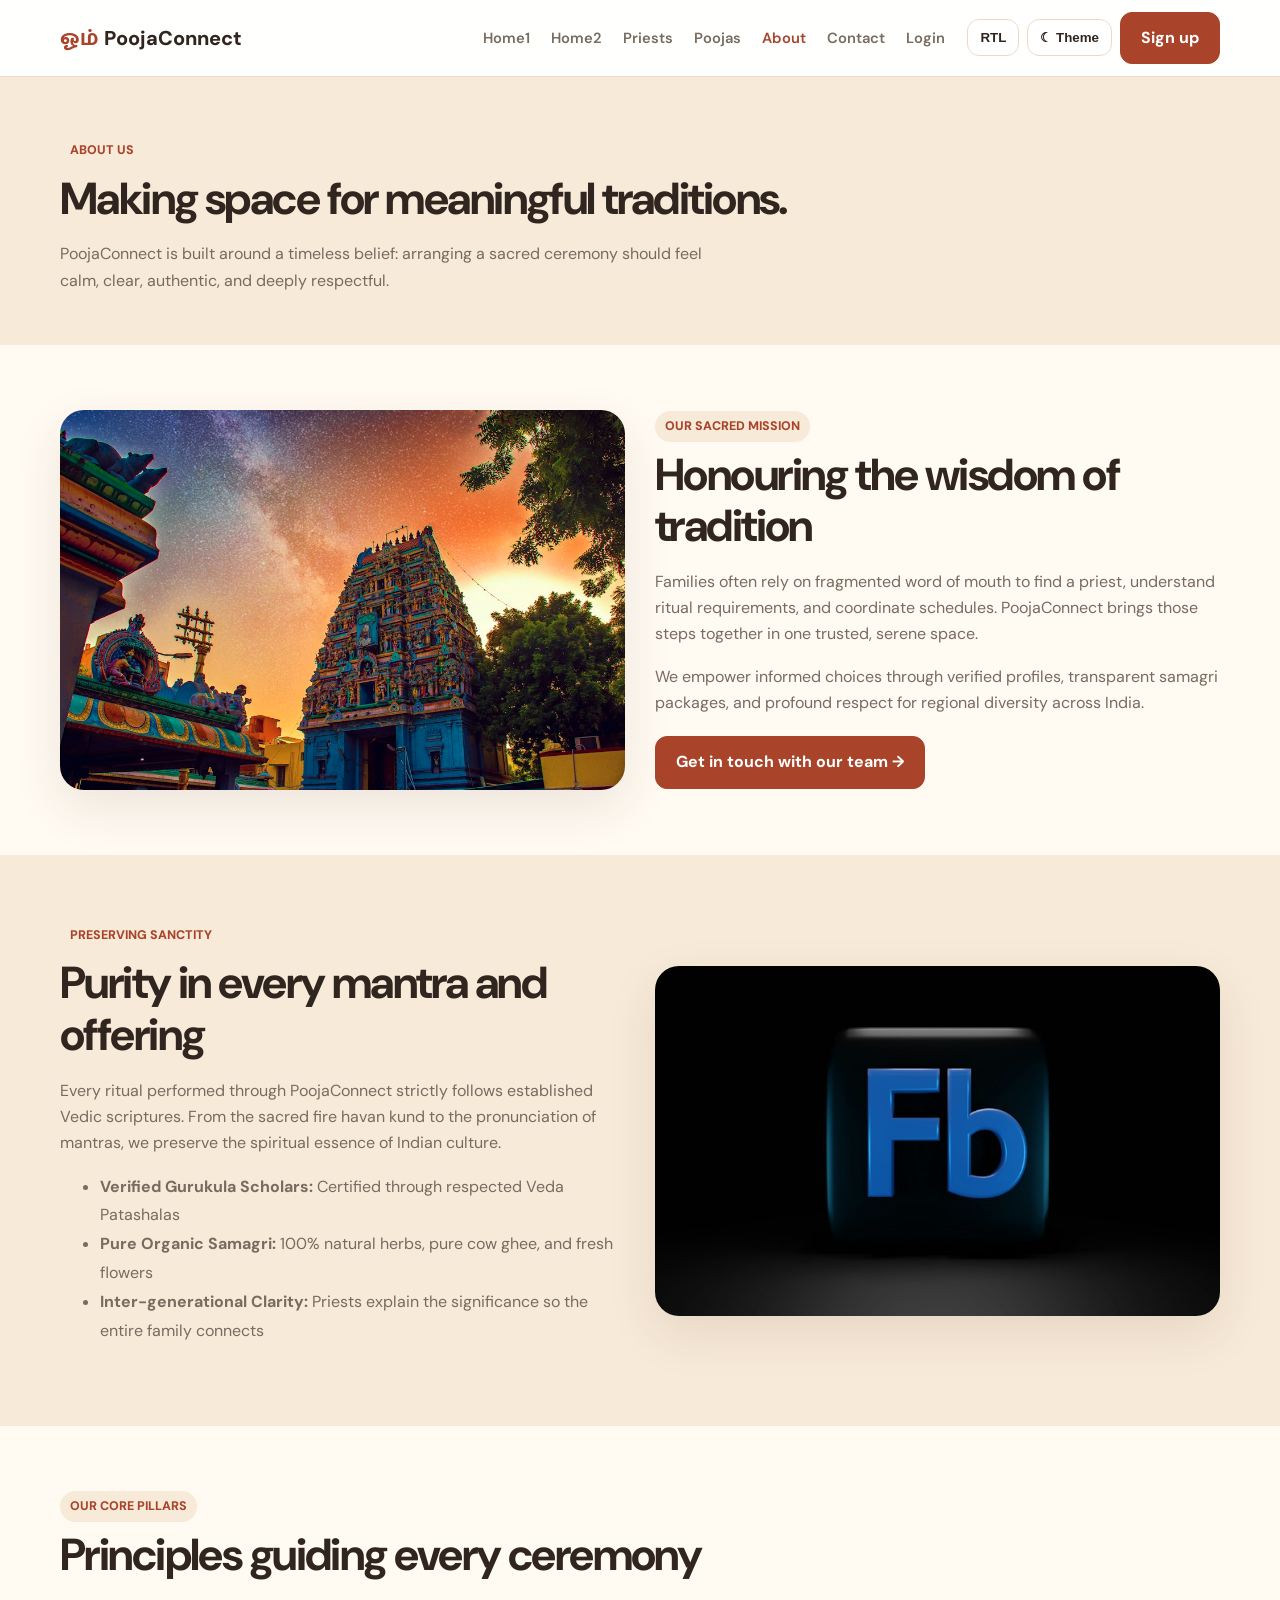
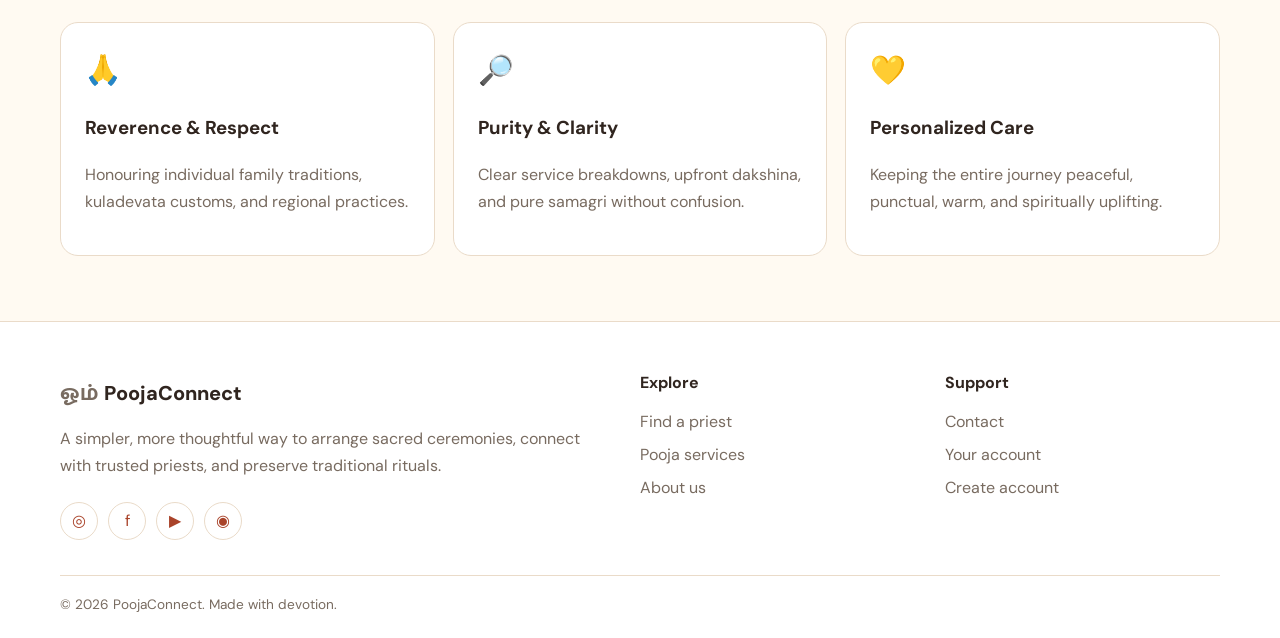
==== about.html @ 4115d6d1 "Initial commit" ====
<!doctype html>
<html lang="en">
<head>
  <meta charset="utf-8">
  <meta name="viewport" content="width=device-width,initial-scale=1">
  <meta name="description" content="Learn more about PoojaConnect's mission to make sacred ceremonies calm, authentic, and accessible.">
  <title>About | PoojaConnect</title>
  <link rel="icon" href="assets/images/brass-diya-close.jpg" type="image/jpeg">
  <link rel="stylesheet" href="css/style.css">
</head>
<body>
  <header class="topbar">
    <div class="container nav">
      <a class="logo" href="index.html">ஓம் <span>PoojaConnect</span></a>
      <nav class="navlinks">
        <a class="" href="index.html">Home1</a>
        <a class="" href="home2.html">Home2</a>
        <a class="" href="priests.html">Priests</a>
        <a class="" href="poojas.html">Poojas</a>
        <a class="active" href="about.html">About</a>
        <a class="" href="contact.html">Contact</a>
        <a href="login.html">Login</a>
      </nav>
      <div class="nav-actions">
        <button class="icon-btn" data-rtl-toggle aria-label="Toggle right to left">RTL</button>
        <button class="icon-btn" data-theme-toggle>☾ Theme</button>
        <a class="btn" href="signup.html">Sign up</a>
        <button class="menu-btn" aria-label="Open menu">☰</button>
      </div>
    </div>
  </header>

  <main>
    <section class="page-hero">
      <div class="container">
        <span class="tag">ABOUT US</span>
        <h1 class="page-title">Making space for meaningful traditions.</h1>
        <p>PoojaConnect is built around a timeless belief: arranging a sacred ceremony should feel calm, clear, authentic, and deeply respectful.</p>
      </div>
    </section>

    <section class="section">
      <div class="container grid-two">
        <img src="assets/images/about-temple.jpg" alt="Majestic historic Indian temple" style="border-radius:24px;box-shadow:var(--shadow);width:100%;height:380px;object-fit:cover">
        <div>
          <span class="tag">OUR SACRED MISSION</span>
          <h2>Honouring the wisdom of tradition</h2>
          <p class="muted">Families often rely on fragmented word of mouth to find a priest, understand ritual requirements, and coordinate schedules. PoojaConnect brings those steps together in one trusted, serene space.</p>
          <p class="muted">We empower informed choices through verified profiles, transparent samagri packages, and profound respect for regional diversity across India.</p>
          <div style="margin-top:20px">
            <a class="btn" href="contact.html">Get in touch with our team →</a>
          </div>
        </div>
      </div>
    </section>

    <!-- NEW SECTION: HERITAGE & RIGOR -->
    <section class="section alt">
      <div class="container grid-two">
        <div>
          <span class="tag">PRESERVING SANCTITY</span>
          <h2>Purity in every mantra and offering</h2>
          <p class="muted">Every ritual performed through PoojaConnect strictly follows established Vedic scriptures. From the sacred fire havan kund to the pronunciation of mantras, we preserve the spiritual essence of Indian culture.</p>
          <ul class="muted" style="line-height:1.8;margin-top:14px">
            <li><strong>Verified Gurukula Scholars:</strong> Certified through respected Veda Patashalas</li>
            <li><strong>Pure Organic Samagri:</strong> 100% natural herbs, pure cow ghee, and fresh flowers</li>
            <li><strong>Inter-generational Clarity:</strong> Priests explain the significance so the entire family connects</li>
          </ul>
        </div>
        <img src="assets/images/ritual-hands.jpg" alt="Vedic priest offering sacred blessings with pure flowers and holy water" style="border-radius:24px;box-shadow:var(--shadow);width:100%;height:350px;object-fit:cover">
      </div>
    </section>

    <section class="section">
      <div class="container">
        <div class="section-head">
          <div>
            <span class="tag">OUR CORE PILLARS</span>
            <h2>Principles guiding every ceremony</h2>
          </div>
        </div>
        <div class="features">
          <div class="feature">
            <div class="symbol">🙏</div>
            <h3>Reverence & Respect</h3>
            <p class="muted">Honouring individual family traditions, kuladevata customs, and regional practices.</p>
          </div>
          <div class="feature">
            <div class="symbol">🔎</div>
            <h3>Purity & Clarity</h3>
            <p class="muted">Clear service breakdowns, upfront dakshina, and pure samagri without confusion.</p>
          </div>
          <div class="feature">
            <div class="symbol">💛</div>
            <h3>Personalized Care</h3>
            <p class="muted">Keeping the entire journey peaceful, punctual, warm, and spiritually uplifting.</p>
          </div>
        </div>
      </div>
    </section>
  </main>

  <footer class="footer">
    <div class="container">
      <div class="footer-grid">
        <div>
          <a class="logo" href="index.html">ஓம் <span>PoojaConnect</span></a>
          <p class="muted">A simpler, more thoughtful way to arrange sacred ceremonies, connect with trusted priests, and preserve traditional rituals.</p>
          <div class="socials">
            <a href="https://instagram.com" aria-label="Instagram">◎</a>
            <a href="https://facebook.com" aria-label="Facebook">f</a>
            <a href="https://youtube.com" aria-label="YouTube">▶</a>
            <a href="https://wa.me/" aria-label="WhatsApp">◉</a>
          </div>
        </div>
        <div>
          <h4>Explore</h4>
          <a href="priests.html">Find a priest</a>
          <a href="poojas.html">Pooja services</a>
          <a href="about.html">About us</a>
        </div>
        <div>
          <h4>Support</h4>
          <a href="contact.html">Contact</a>
          <a href="login.html">Your account</a>
          <a href="signup.html">Create account</a>
        </div>
      </div>
      <div class="copyright">© <span data-year></span> PoojaConnect. Made with devotion.</div>
    </div>
  </footer>

  <script src="js/main.js"></script>
</body>
</html>
---- css/style.css ----
@import url('https://fonts.googleapis.com/css2?family=DM+Sans:wght@400;500;600;700;800&family=Hind+Madurai:wght@400;500;600;700&display=swap');
:root{--bg:#fffaf2;--surface:#fff;--ink:#30251f;--muted:#786b60;--brand:#a9432a;--brand2:#d97735;--soft:#f7ead8;--line:#eadbc9;--shadow:0 18px 50px rgba(93,53,25,.10)}
[data-theme="dark"]{--bg:#171513;--surface:#24201d;--ink:#f8eee3;--muted:#c0afa0;--soft:#352a22;--line:#493b30;--shadow:0 18px 50px rgba(0,0,0,.25)}
*{box-sizing:border-box}html{scroll-behavior:smooth}body{margin:0;background:var(--bg);color:var(--ink);font-family:'DM Sans','Hind Madurai',sans-serif;line-height:1.65;transition:.25s}a{color:inherit;text-decoration:none}img{max-width:100%;display:block}.container{width:min(1160px,92%);margin:auto}.topbar{position:sticky;top:0;z-index:20;background:color-mix(in srgb,var(--surface) 92%,transparent);backdrop-filter:blur(14px);border-bottom:1px solid var(--line)}.nav{height:76px;display:flex;align-items:center;gap:22px}.logo{font-weight:800;font-size:1.25rem;color:var(--brand);white-space:nowrap}.logo span{color:var(--ink)}.navlinks{display:flex;align-items:center;gap:21px;margin-left:auto}.navlinks a{font-size:.92rem;color:var(--muted);font-weight:600}.navlinks a:hover,.navlinks a.active{color:var(--brand)}.nav-actions{display:flex;gap:8px;align-items:center}.icon-btn,.menu-btn{border:1px solid var(--line);background:var(--surface);color:var(--ink);border-radius:12px;padding:10px 12px;cursor:pointer;font-weight:700}.menu-btn{display:none}.btn{display:inline-flex;align-items:center;justify-content:center;gap:8px;padding:12px 20px;border-radius:12px;background:var(--brand);color:white;font-weight:700;border:1px solid var(--brand);cursor:pointer;transition:.2s}.btn:hover{transform:translateY(-2px);background:#89351f}.btn.secondary{background:transparent;color:var(--brand)}.btn.light{background:var(--soft);color:var(--brand);border-color:var(--soft)}.hero{padding:64px 0 58px}.hero-grid{display:grid;grid-template-columns:1.02fr .98fr;gap:52px;align-items:center}.eyebrow{display:inline-flex;align-items:center;gap:8px;color:var(--brand);background:var(--soft);padding:7px 13px;border-radius:30px;font-size:.82rem;font-weight:800}.hero h1{font-size:clamp(2.6rem,5vw,4.7rem);line-height:1.08;letter-spacing:-.045em;margin:20px 0}.hero h1 em{font-style:normal;color:var(--brand)}.lead{font-size:1.1rem;color:var(--muted);max-width:570px}.hero-art{position:relative}.hero-art img{width:100%;height:420px;object-fit:cover;border-radius:28px;box-shadow:var(--shadow)}.float-card{position:absolute;bottom:22px;left:-25px;background:var(--surface);border:1px solid var(--line);box-shadow:var(--shadow);border-radius:16px;padding:15px 20px}.float-card strong{display:block;color:var(--brand);font-size:1.2rem}.section{padding:65px 0}.section.alt{background:var(--soft)}.section-head{display:flex;justify-content:space-between;align-items:end;gap:20px;margin-bottom:28px}.section h2,.page-title{font-size:clamp(2rem,3.5vw,3rem);line-height:1.15;margin:8px 0 12px;letter-spacing:-.035em}.muted{color:var(--muted)}.cards{display:grid;grid-template-columns:repeat(3,1fr);gap:20px}.card{background:var(--surface);border:1px solid var(--line);border-radius:20px;overflow:hidden;box-shadow:var(--shadow)}.card img{width:100%;height:205px;object-fit:cover}.card-body{padding:22px}.card h3{margin:0 0 7px;font-size:1.2rem}.tag{font-size:.78rem;color:var(--brand);font-weight:800;background:var(--soft);padding:5px 10px;border-radius:20px;display:inline-block}.price{font-size:1.2rem;font-weight:800;color:var(--brand)}.features{display:grid;grid-template-columns:repeat(3,1fr);gap:18px}.feature{padding:24px;background:var(--surface);border:1px solid var(--line);border-radius:18px}.feature .symbol{font-size:1.8rem}.cta{background:linear-gradient(120deg,#8f321f,#c45a2b);color:#fff;border-radius:26px;padding:42px;display:flex;justify-content:space-between;align-items:center;gap:20px}.cta p{color:#f8ddc9;margin-bottom:0}.page-hero{padding:58px 0 35px;background:var(--soft)}.page-hero p{max-width:650px;color:var(--muted)}.grid-two{display:grid;grid-template-columns:1fr 1fr;gap:30px;align-items:center}.form-card{background:var(--surface);border:1px solid var(--line);padding:28px;border-radius:20px;box-shadow:var(--shadow)}label{display:block;font-weight:700;font-size:.9rem;margin:13px 0 6px}input,select,textarea{width:100%;padding:13px 14px;border-radius:11px;border:1px solid var(--line);background:var(--bg);color:var(--ink);font:inherit;outline:none}input:focus,select:focus,textarea:focus{border-color:var(--brand);box-shadow:0 0 0 3px color-mix(in srgb,var(--brand) 14%,transparent)}textarea{min-height:120px;resize:vertical}.form-row{display:grid;grid-template-columns:1fr 1fr;gap:14px}.notice{padding:13px 15px;border-radius:12px;background:var(--soft);color:var(--muted);font-size:.9rem}.footer{padding:48px 0 22px;background:var(--surface);border-top:1px solid var(--line)}.footer-grid{display:grid;grid-template-columns:2fr 1fr 1fr;gap:30px}.footer h4{margin:0 0 12px}.footer a{display:block;color:var(--muted);margin:7px 0}.socials{display:flex;gap:10px;margin-top:15px}.socials a{width:38px;height:38px;border:1px solid var(--line);border-radius:50%;display:grid;place-items:center;color:var(--brand)}.copyright{border-top:1px solid var(--line);margin-top:28px;padding-top:18px;color:var(--muted);font-size:.85rem}.map{width:100%;height:340px;border:0;border-radius:18px;filter:saturate(.8)}.auth-wrap{min-height:calc(100vh - 76px);display:grid;place-items:center;padding:45px 18px}.auth-card{width:min(460px,100%);background:var(--surface);border:1px solid var(--line);box-shadow:var(--shadow);border-radius:24px;padding:34px}.auth-card h1{text-align:center;margin:0 0 8px}.auth-card .muted{text-align:center;margin:0 0 22px}.auth-card .btn{width:100%;margin-top:20px}.auth-links{text-align:center;margin-top:18px;color:var(--muted);font-size:.92rem}.auth-links a{color:var(--brand);font-weight:800}.password-wrap{position:relative}.password-wrap input{padding-right:55px}.show-pass{position:absolute;right:8px;top:8px;border:0;background:transparent;color:var(--brand);padding:7px;cursor:pointer;font-weight:700}.rtl{direction:rtl}.rtl .navlinks{margin-left:0;margin-right:auto}.rtl .float-card{left:auto;right:-25px}.rtl .password-wrap input{padding-right:14px;padding-left:55px}.rtl .show-pass{right:auto;left:8px}.rtl .navlinks a,.rtl .logo{font-family:'Hind Madurai',sans-serif}
@media(max-width:900px){.navlinks{display:none;position:absolute;top:76px;left:0;right:0;background:var(--surface);padding:20px 4%;border-bottom:1px solid var(--line);flex-direction:column;align-items:flex-start}.navlinks.open{display:flex}.menu-btn{display:block}.hero-grid,.grid-two{grid-template-columns:1fr}.hero-art img{height:340px}.cards,.features{grid-template-columns:repeat(2,1fr)}.float-card{left:12px}.rtl .float-card{right:12px}.footer-grid{grid-template-columns:1fr 1fr}}
@media(max-width:600px){.nav{gap:8px;height:68px}.navlinks{top:68px}.logo{font-size:1.05rem}.nav-actions{margin-left:auto}.icon-btn{padding:9px}.hero{padding:40px 0}.hero-art img{height:270px}.cards,.features,.footer-grid,.form-row{grid-template-columns:1fr}.section{padding:48px 0}.section-head{display:block}.cta{padding:28px;display:block}.cta .btn{margin-top:18px}.auth-card{padding:25px}.page-hero{padding:42px 0 25px}}

/* Enhanced Visual Components for Realistic Images & New Sections */
.stats-strip{display:grid;grid-template-columns:repeat(4,1fr);gap:20px;padding:34px 28px;background:var(--surface);border:1px solid var(--line);border-radius:22px;box-shadow:var(--shadow);margin-top:-30px;position:relative;z-index:10}
.stat-item{text-align:center}
.stat-num{font-size:2.2rem;font-weight:800;color:var(--brand);line-height:1.1;display:block}
.stat-label{font-size:.88rem;color:var(--muted);font-weight:600}

.gallery-grid{display:grid;grid-template-columns:repeat(3,1fr);gap:22px}
.gallery-card{position:relative;border-radius:20px;overflow:hidden;box-shadow:var(--shadow);aspect-ratio:4/3;group:hover}
.gallery-card img{width:100%;height:100%;object-fit:cover;transition:transform .4s ease}
.gallery-card:hover img{transform:scale(1.05)}
.gallery-overlay{position:absolute;inset:0;background:linear-gradient(to top,rgba(25,18,14,.92) 0%,rgba(25,18,14,.4) 50%,transparent 100%);display:flex;flex-direction:column;justify-content:flex-end;padding:22px;color:#fff}
.gallery-overlay h3{margin:4px 0 2px;font-size:1.25rem;color:#fff}
.gallery-overlay p{margin:0;font-size:.88rem;color:#f5ddcb}
.gallery-overlay .tag{align-self:flex-start;margin-bottom:6px;background:rgba(255,255,255,.2);color:#fff;backdrop-filter:blur(6px)}

.steps-grid{display:grid;grid-template-columns:repeat(4,1fr);gap:20px}
.step-card{background:var(--surface);border:1px solid var(--line);border-radius:20px;overflow:hidden;box-shadow:var(--shadow);display:flex;flex-direction:column}
.step-card img{width:100%;height:160px;object-fit:cover}
.step-body{padding:20px;flex:1;display:flex;flex-direction:column}
.step-num{display:inline-flex;align-items:center;justify-content:center;width:32px;height:32px;border-radius:50%;background:var(--brand);color:#fff;font-weight:800;font-size:.9rem;margin-bottom:12px}
.step-card h3{margin:0 0 6px;font-size:1.1rem}
.step-card p{margin:0;font-size:.88rem}

.priest-grid{display:grid;grid-template-columns:repeat(3,1fr);gap:22px}
.priest-card{background:var(--surface);border:1px solid var(--line);border-radius:22px;overflow:hidden;box-shadow:var(--shadow);transition:transform .25s ease}
.priest-card:hover{transform:translateY(-4px)}
.priest-thumb-wrap{position:relative}
.priest-thumb-wrap img{width:100%;height:250px;object-fit:cover}
.priest-badge{position:absolute;top:14px;right:14px;background:rgba(25,18,14,.78);backdrop-filter:blur(6px);color:#ffd166;padding:4px 10px;border-radius:20px;font-size:.8rem;font-weight:700}
.priest-body{padding:22px}
.priest-body h3{margin:4px 0 2px;font-size:1.25rem}
.priest-meta{display:flex;gap:8px;flex-wrap:wrap;margin:10px 0 14px}
.meta-chip{font-size:.78rem;background:var(--soft);color:var(--brand);padding:3px 9px;border-radius:8px;font-weight:600}
.priest-footer{display:flex;justify-content:space-between;align-items:center;margin-top:16px;padding-top:14px;border-top:1px solid var(--line)}

.samagri-banner{background:var(--surface);border:1px solid var(--line);border-radius:26px;overflow:hidden;box-shadow:var(--shadow);display:grid;grid-template-columns:1.05fr .95fr}
.samagri-banner img{width:100%;height:100%;min-height:360px;object-fit:cover}
.samagri-content{padding:42px}
.check-list{list-style:none;padding:0;margin:18px 0}
.check-list li{display:flex;align-items:flex-start;gap:10px;margin-bottom:12px;font-size:.95rem}
.check-list li span.check-icon{color:var(--brand);font-weight:800;font-size:1.1rem;line-height:1.2}

.testimonials-grid{display:grid;grid-template-columns:repeat(3,1fr);gap:22px}
.testimonial-card{background:var(--surface);border:1px solid var(--line);border-radius:20px;padding:26px;box-shadow:var(--shadow);display:flex;flex-direction:column;justify-content:space-between}
.stars{color:#f59e0b;font-size:1.1rem;margin-bottom:12px;letter-spacing:2px}
.testimonial-card blockquote{margin:0 0 18px;font-style:italic;color:var(--ink);font-size:.95rem;line-height:1.6}
.devotee-profile{display:flex;align-items:center;gap:14px}
.devotee-avatar{width:48px;height:48px;border-radius:50%;object-fit:cover;border:2px solid var(--soft)}
.devotee-name{font-weight:700;font-size:.92rem;color:var(--ink)}
.devotee-ceremony{font-size:.78rem;color:var(--muted)}

.faq-grid{display:grid;grid-template-columns:1fr 1fr;gap:18px}
.faq-card{background:var(--surface);border:1px solid var(--line);border-radius:16px;padding:22px}
.faq-card h4{margin:0 0 8px;font-size:1.05rem;color:var(--ink);display:flex;align-items:center;gap:8px}
.faq-card p{margin:0;font-size:.9rem;color:var(--muted);line-height:1.55}

.festival-grid{display:grid;grid-template-columns:repeat(3,1fr);gap:22px}
.festival-card{background:var(--surface);border:1px solid var(--line);border-radius:20px;overflow:hidden;box-shadow:var(--shadow);transition:transform .2s}
.festival-card:hover{transform:translateY(-3px)}
.festival-card img{width:100%;height:190px;object-fit:cover}
.festival-body{padding:22px}
.festival-date{font-size:.8rem;color:var(--brand2);font-weight:800;text-transform:uppercase;margin-bottom:6px;display:block}

@media(max-width:900px){
  .stats-strip{grid-template-columns:repeat(2,1fr);gap:16px}
  .gallery-grid,.priest-grid,.steps-grid,.testimonials-grid,.festival-grid{grid-template-columns:repeat(2,1fr)}
  .samagri-banner{grid-template-columns:1fr}
  .samagri-content{padding:26px}
  .faq-grid{grid-template-columns:1fr}
}
@media(max-width:600px){
  .stats-strip{grid-template-columns:1fr}
  .gallery-grid,.priest-grid,.steps-grid,.testimonials-grid,.festival-grid{grid-template-columns:1fr}
}
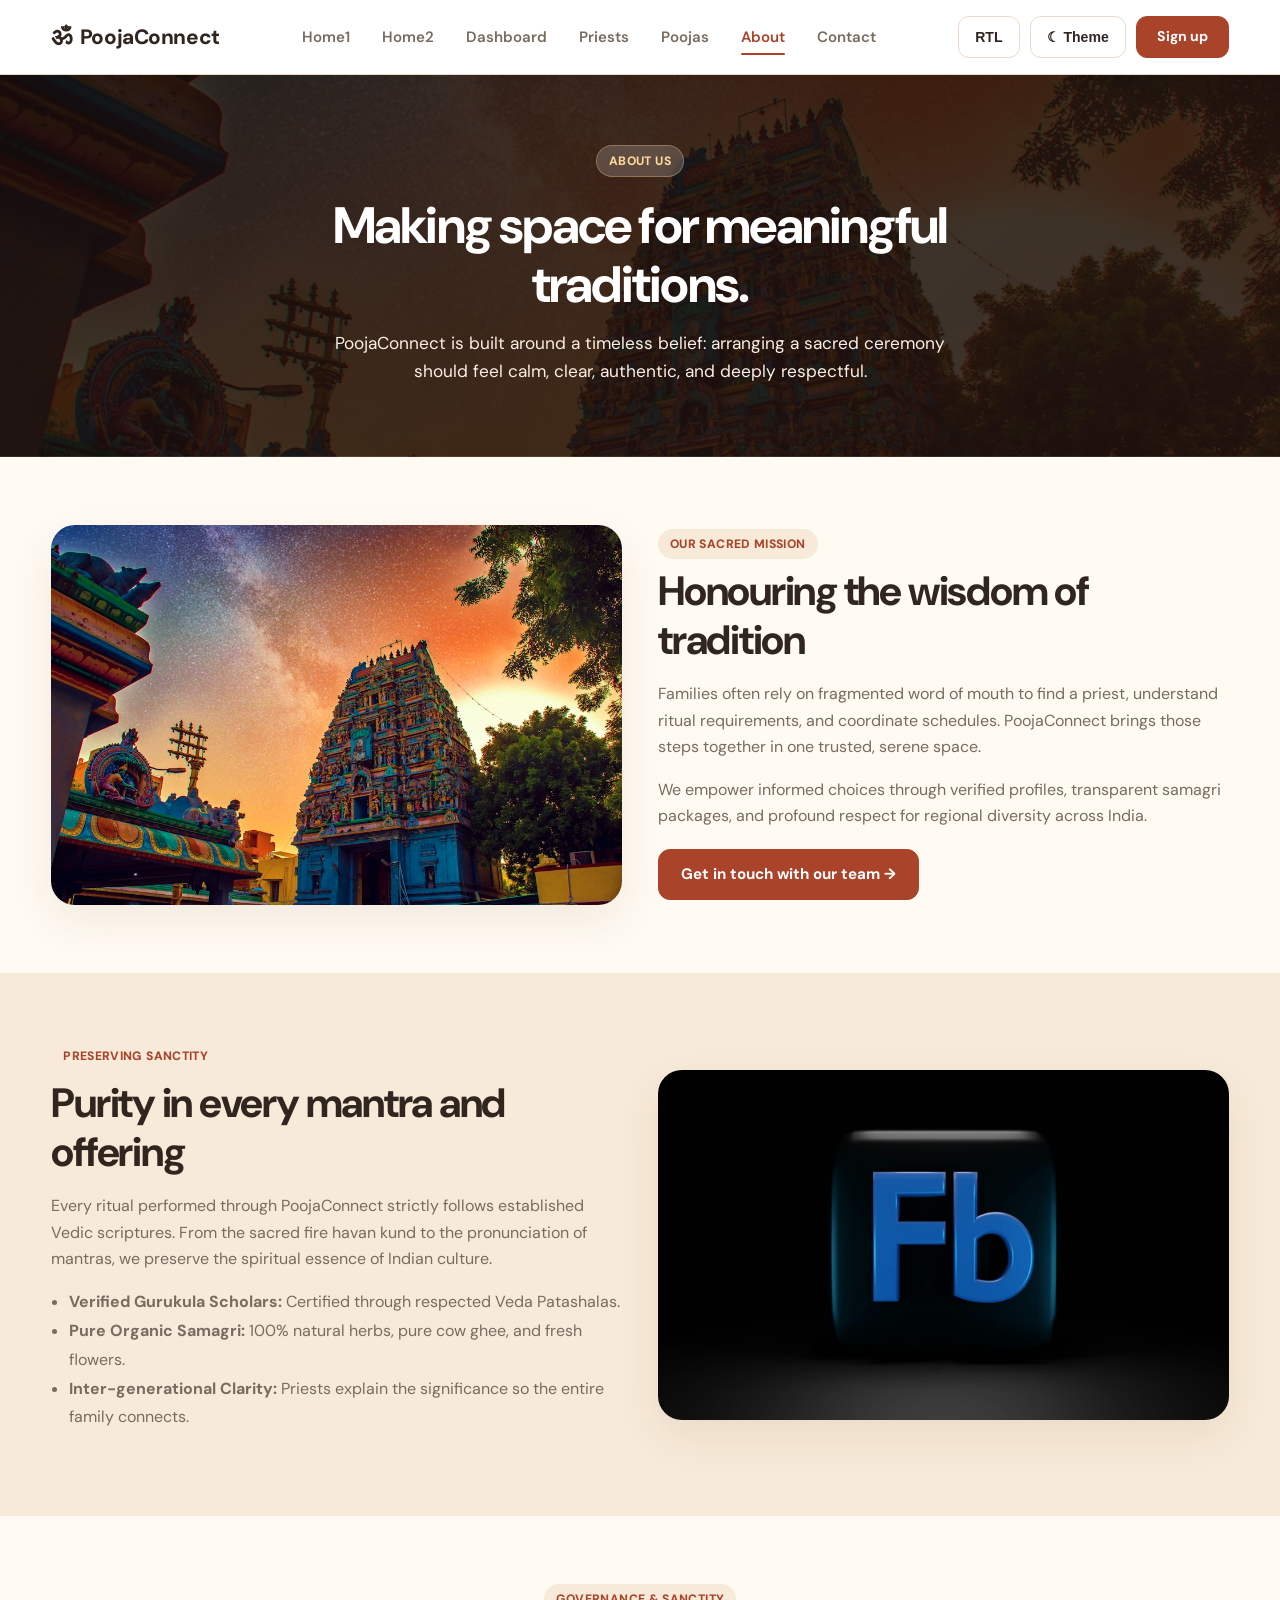
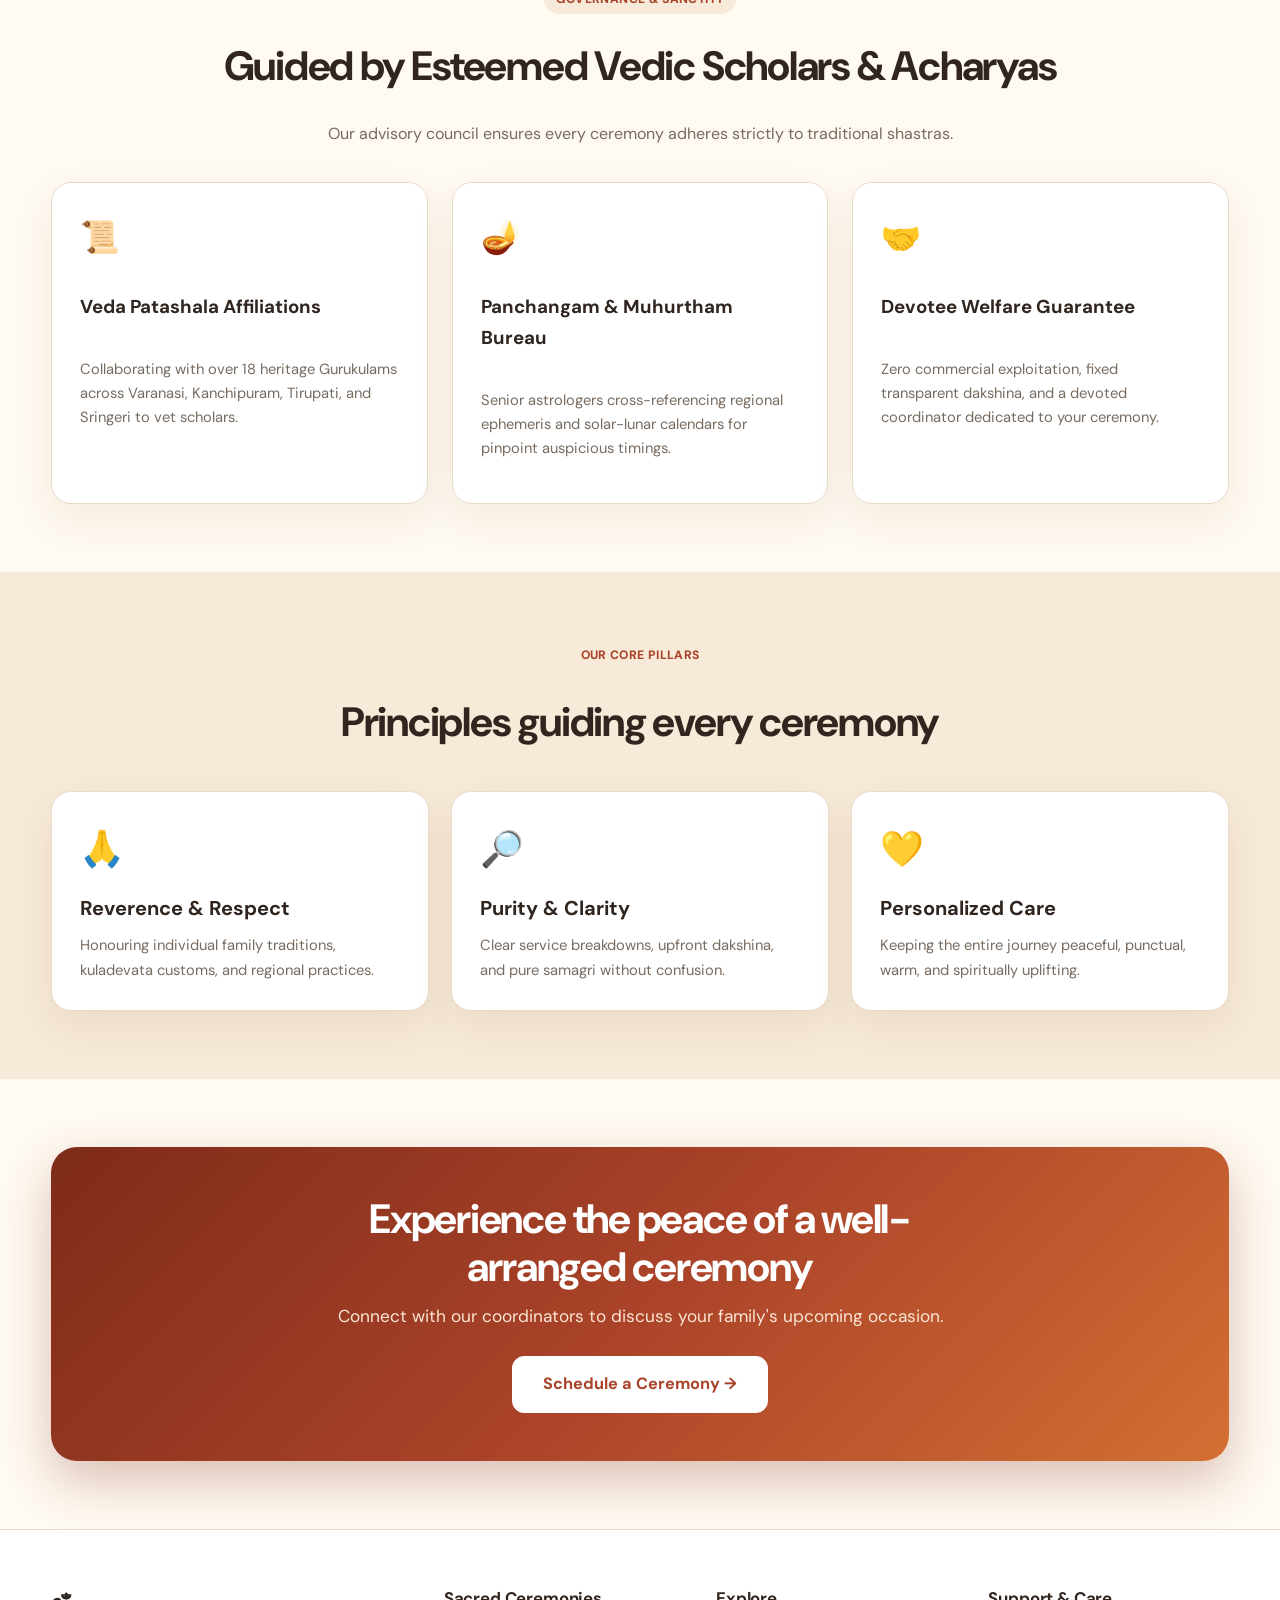
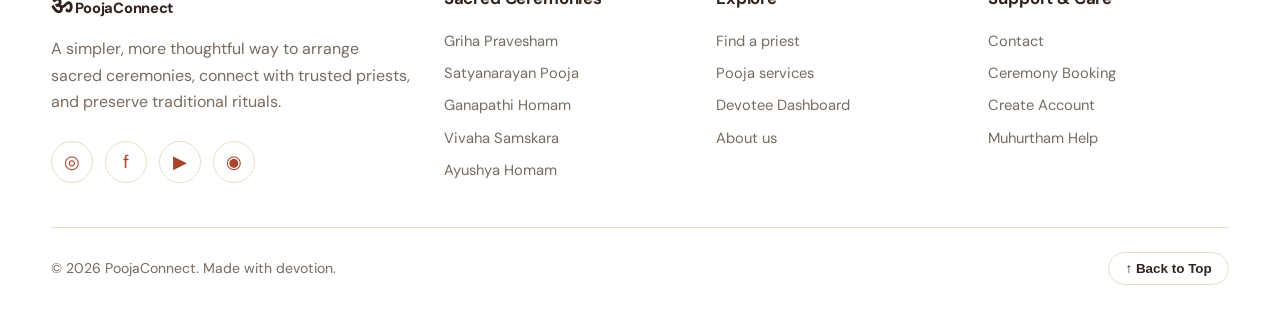
==== commit 06d33f2d: "Implement all 26 requested UI/UX fixes, dashboard page, brand logo, and responsive styling" ====
--- a/about.html
+++ b/about.html
@@ -5,32 +5,52 @@
   <meta name="viewport" content="width=device-width,initial-scale=1">
   <meta name="description" content="Learn more about PoojaConnect's mission to make sacred ceremonies calm, authentic, and accessible.">
   <title>About | PoojaConnect</title>
-  <link rel="icon" href="assets/images/brass-diya-close.jpg" type="image/jpeg">
+  <!-- Dedicated Sacred Diya Favicon (Point 1) -->
+  <link rel="icon" href="assets/favicon.svg" type="image/svg+xml">
   <link rel="stylesheet" href="css/style.css">
 </head>
 <body>
+  <!-- HEADER & TOPBAR (Points 2, 3, 18, 19) -->
   <header class="topbar">
     <div class="container nav">
-      <a class="logo" href="index.html">ஓம் <span>PoojaConnect</span></a>
+      <a class="logo" href="index.html">
+        <span class="logo-mark">ॐ</span>
+        <span>PoojaConnect</span>
+      </a>
+
+      <!-- Centered Navigation Links (Point 3) - Removed Login (Point 19) -->
       <nav class="navlinks">
-        <a class="" href="index.html">Home1</a>
-        <a class="" href="home2.html">Home2</a>
-        <a class="" href="priests.html">Priests</a>
-        <a class="" href="poojas.html">Poojas</a>
+        <a href="index.html">Home1</a>
+        <a href="home2.html">Home2</a>
+        <a href="dashboard.html">Dashboard</a>
+        <a href="priests.html">Priests</a>
+        <a href="poojas.html">Poojas</a>
         <a class="active" href="about.html">About</a>
-        <a class="" href="contact.html">Contact</a>
-        <a href="login.html">Login</a>
+        <a href="contact.html">Contact</a>
+
+        <!-- Mobile Drawer Actions (Point 18) -->
+        <div class="mobile-nav-actions">
+          <div class="mobile-nav-actions-row">
+            <button class="icon-btn" data-rtl-toggle aria-label="Toggle right to left">RTL</button>
+            <button class="icon-btn" data-theme-toggle>☾ Theme</button>
+          </div>
+          <a class="btn-nav-primary" href="signup.html">Sign up</a>
+        </div>
       </nav>
+
+      <!-- Desktop Nav Actions (Equal Height 42px) -->
       <div class="nav-actions">
         <button class="icon-btn" data-rtl-toggle aria-label="Toggle right to left">RTL</button>
         <button class="icon-btn" data-theme-toggle>☾ Theme</button>
-        <a class="btn" href="signup.html">Sign up</a>
-        <button class="menu-btn" aria-label="Open menu">☰</button>
-      </div>
+        <a class="btn-nav-primary" href="signup.html">Sign up</a>
+      </div>
+
+      <button class="menu-btn" aria-label="Toggle navigation menu">☰</button>
     </div>
   </header>
 
   <main>
+    <!-- PAGE HERO WITH CENTERED HEADING & BACKGROUND IMAGE (Point 11) -->
     <section class="page-hero">
       <div class="container">
         <span class="tag">ABOUT US</span>
@@ -39,9 +59,10 @@
       </div>
     </section>
 
+    <!-- MISSION SECTION -->
     <section class="section">
       <div class="container grid-two">
-        <img src="assets/images/about-temple.jpg" alt="Majestic historic Indian temple" style="border-radius:24px;box-shadow:var(--shadow);width:100%;height:380px;object-fit:cover">
+        <img src="assets/images/about-temple.jpg" alt="Historic Indian temple" style="border-radius:24px;box-shadow:var(--shadow);width:100%;height:380px;object-fit:cover">
         <div>
           <span class="tag">OUR SACRED MISSION</span>
           <h2>Honouring the wisdom of tradition</h2>
@@ -54,30 +75,58 @@
       </div>
     </section>
 
-    <!-- NEW SECTION: HERITAGE & RIGOR -->
+    <!-- HERITAGE & RIGOR SECTION (RELEVANT IMAGERY) (Point 14) -->
     <section class="section alt">
       <div class="container grid-two">
         <div>
           <span class="tag">PRESERVING SANCTITY</span>
           <h2>Purity in every mantra and offering</h2>
           <p class="muted">Every ritual performed through PoojaConnect strictly follows established Vedic scriptures. From the sacred fire havan kund to the pronunciation of mantras, we preserve the spiritual essence of Indian culture.</p>
-          <ul class="muted" style="line-height:1.8;margin-top:14px">
-            <li><strong>Verified Gurukula Scholars:</strong> Certified through respected Veda Patashalas</li>
-            <li><strong>Pure Organic Samagri:</strong> 100% natural herbs, pure cow ghee, and fresh flowers</li>
-            <li><strong>Inter-generational Clarity:</strong> Priests explain the significance so the entire family connects</li>
+          <ul class="muted" style="line-height:1.8;margin-top:14px;padding-left:18px">
+            <li><strong>Verified Gurukula Scholars:</strong> Certified through respected Veda Patashalas.</li>
+            <li><strong>Pure Organic Samagri:</strong> 100% natural herbs, pure cow ghee, and fresh flowers.</li>
+            <li><strong>Inter-generational Clarity:</strong> Priests explain the significance so the entire family connects.</li>
           </ul>
         </div>
+        <!-- Relevant Ritual Visual (Point 14) -->
         <img src="assets/images/ritual-hands.jpg" alt="Vedic priest offering sacred blessings with pure flowers and holy water" style="border-radius:24px;box-shadow:var(--shadow);width:100%;height:350px;object-fit:cover">
       </div>
     </section>
 
+    <!-- NEW SECTION ADDED TO ABOUT PAGE: SPIRITUAL ADVISORY COUNCIL (Point 14) -->
     <section class="section">
       <div class="container">
-        <div class="section-head">
-          <div>
-            <span class="tag">OUR CORE PILLARS</span>
-            <h2>Principles guiding every ceremony</h2>
-          </div>
+        <div class="section-head center">
+          <span class="tag">GOVERNANCE & SANCTITY</span>
+          <h2>Guided by Esteemed Vedic Scholars & Acharyas</h2>
+          <p class="muted">Our advisory council ensures every ceremony adheres strictly to traditional shastras.</p>
+        </div>
+        <div class="cards">
+          <div class="card" style="padding:28px">
+            <div style="font-size:2rem;margin-bottom:10px">📜</div>
+            <h3>Veda Patashala Affiliations</h3>
+            <p class="muted" style="font-size:0.92rem">Collaborating with over 18 heritage Gurukulams across Varanasi, Kanchipuram, Tirupati, and Sringeri to vet scholars.</p>
+          </div>
+          <div class="card" style="padding:28px">
+            <div style="font-size:2rem;margin-bottom:10px">🪔</div>
+            <h3>Panchangam & Muhurtham Bureau</h3>
+            <p class="muted" style="font-size:0.92rem">Senior astrologers cross-referencing regional ephemeris and solar-lunar calendars for pinpoint auspicious timings.</p>
+          </div>
+          <div class="card" style="padding:28px">
+            <div style="font-size:2rem;margin-bottom:10px">🤝</div>
+            <h3>Devotee Welfare Guarantee</h3>
+            <p class="muted" style="font-size:0.92rem">Zero commercial exploitation, fixed transparent dakshina, and a devoted coordinator dedicated to your ceremony.</p>
+          </div>
+        </div>
+      </div>
+    </section>
+
+    <!-- CORE PILLARS (Point 26: Last Card in Center in 768px) -->
+    <section class="section alt">
+      <div class="container">
+        <div class="section-head center">
+          <span class="tag">OUR CORE PILLARS</span>
+          <h2>Principles guiding every ceremony</h2>
         </div>
         <div class="features">
           <div class="feature">
@@ -98,13 +147,30 @@
         </div>
       </div>
     </section>
+
+    <!-- CENTERED CTA SECTION WITH BUTTON BELOW IN ALL THREE DEVICES (Points 21, 25) -->
+    <section class="section">
+      <div class="container">
+        <div class="cta">
+          <div class="cta-content">
+            <h2>Experience the peace of a well-arranged ceremony</h2>
+            <p>Connect with our coordinators to discuss your family's upcoming occasion.</p>
+          </div>
+          <a class="btn" href="booking.html">Schedule a Ceremony →</a>
+        </div>
+      </div>
+    </section>
   </main>
 
+  <!-- 4-COLUMN FOOTER WITH SOCIAL HOVER & BACK TO TOP (Point 6) -->
   <footer class="footer">
     <div class="container">
       <div class="footer-grid">
         <div>
-          <a class="logo" href="index.html">ஓம் <span>PoojaConnect</span></a>
+          <a class="logo" href="index.html">
+            <span class="logo-mark">ॐ</span>
+            <span>PoojaConnect</span>
+          </a>
           <p class="muted">A simpler, more thoughtful way to arrange sacred ceremonies, connect with trusted priests, and preserve traditional rituals.</p>
           <div class="socials">
             <a href="https://instagram.com" aria-label="Instagram">◎</a>
@@ -114,21 +180,37 @@
           </div>
         </div>
         <div>
+          <h4>Sacred Ceremonies</h4>
+          <a href="poojas.html">Griha Pravesham</a>
+          <a href="poojas.html">Satyanarayan Pooja</a>
+          <a href="poojas.html">Ganapathi Homam</a>
+          <a href="poojas.html">Vivaha Samskara</a>
+          <a href="poojas.html">Ayushya Homam</a>
+        </div>
+        <div>
           <h4>Explore</h4>
           <a href="priests.html">Find a priest</a>
           <a href="poojas.html">Pooja services</a>
+          <a href="dashboard.html">Devotee Dashboard</a>
           <a href="about.html">About us</a>
         </div>
         <div>
-          <h4>Support</h4>
+          <h4>Support & Care</h4>
           <a href="contact.html">Contact</a>
-          <a href="login.html">Your account</a>
-          <a href="signup.html">Create account</a>
-        </div>
-      </div>
-      <div class="copyright">© <span data-year></span> PoojaConnect. Made with devotion.</div>
+          <a href="booking.html">Ceremony Booking</a>
+          <a href="signup.html">Create Account</a>
+          <a href="contact.html">Muhurtham Help</a>
+        </div>
+      </div>
+
+      <div class="footer-bottom">
+        <div>© <span data-year></span> PoojaConnect. Made with devotion.</div>
+        <button id="backToTop" class="back-to-top" aria-label="Back to top">↑ Back to Top</button>
+      </div>
     </div>
   </footer>
+
+  <button id="floatingBackTop" class="floating-back-top" aria-label="Scroll to top">↑</button>
 
   <script src="js/main.js"></script>
 </body>
--- a/css/style.css
+++ b/css/style.css
@@ -1,82 +1,1696 @@
-
-@import url('https://fonts.googleapis.com/css2?family=DM+Sans:wght@400;500;600;700;800&family=Hind+Madurai:wght@400;500;600;700&display=swap');
-:root{--bg:#fffaf2;--surface:#fff;--ink:#30251f;--muted:#786b60;--brand:#a9432a;--brand2:#d97735;--soft:#f7ead8;--line:#eadbc9;--shadow:0 18px 50px rgba(93,53,25,.10)}
-[data-theme="dark"]{--bg:#171513;--surface:#24201d;--ink:#f8eee3;--muted:#c0afa0;--soft:#352a22;--line:#493b30;--shadow:0 18px 50px rgba(0,0,0,.25)}
-*{box-sizing:border-box}html{scroll-behavior:smooth}body{margin:0;background:var(--bg);color:var(--ink);font-family:'DM Sans','Hind Madurai',sans-serif;line-height:1.65;transition:.25s}a{color:inherit;text-decoration:none}img{max-width:100%;display:block}.container{width:min(1160px,92%);margin:auto}.topbar{position:sticky;top:0;z-index:20;background:color-mix(in srgb,var(--surface) 92%,transparent);backdrop-filter:blur(14px);border-bottom:1px solid var(--line)}.nav{height:76px;display:flex;align-items:center;gap:22px}.logo{font-weight:800;font-size:1.25rem;color:var(--brand);white-space:nowrap}.logo span{color:var(--ink)}.navlinks{display:flex;align-items:center;gap:21px;margin-left:auto}.navlinks a{font-size:.92rem;color:var(--muted);font-weight:600}.navlinks a:hover,.navlinks a.active{color:var(--brand)}.nav-actions{display:flex;gap:8px;align-items:center}.icon-btn,.menu-btn{border:1px solid var(--line);background:var(--surface);color:var(--ink);border-radius:12px;padding:10px 12px;cursor:pointer;font-weight:700}.menu-btn{display:none}.btn{display:inline-flex;align-items:center;justify-content:center;gap:8px;padding:12px 20px;border-radius:12px;background:var(--brand);color:white;font-weight:700;border:1px solid var(--brand);cursor:pointer;transition:.2s}.btn:hover{transform:translateY(-2px);background:#89351f}.btn.secondary{background:transparent;color:var(--brand)}.btn.light{background:var(--soft);color:var(--brand);border-color:var(--soft)}.hero{padding:64px 0 58px}.hero-grid{display:grid;grid-template-columns:1.02fr .98fr;gap:52px;align-items:center}.eyebrow{display:inline-flex;align-items:center;gap:8px;color:var(--brand);background:var(--soft);padding:7px 13px;border-radius:30px;font-size:.82rem;font-weight:800}.hero h1{font-size:clamp(2.6rem,5vw,4.7rem);line-height:1.08;letter-spacing:-.045em;margin:20px 0}.hero h1 em{font-style:normal;color:var(--brand)}.lead{font-size:1.1rem;color:var(--muted);max-width:570px}.hero-art{position:relative}.hero-art img{width:100%;height:420px;object-fit:cover;border-radius:28px;box-shadow:var(--shadow)}.float-card{position:absolute;bottom:22px;left:-25px;background:var(--surface);border:1px solid var(--line);box-shadow:var(--shadow);border-radius:16px;padding:15px 20px}.float-card strong{display:block;color:var(--brand);font-size:1.2rem}.section{padding:65px 0}.section.alt{background:var(--soft)}.section-head{display:flex;justify-content:space-between;align-items:end;gap:20px;margin-bottom:28px}.section h2,.page-title{font-size:clamp(2rem,3.5vw,3rem);line-height:1.15;margin:8px 0 12px;letter-spacing:-.035em}.muted{color:var(--muted)}.cards{display:grid;grid-template-columns:repeat(3,1fr);gap:20px}.card{background:var(--surface);border:1px solid var(--line);border-radius:20px;overflow:hidden;box-shadow:var(--shadow)}.card img{width:100%;height:205px;object-fit:cover}.card-body{padding:22px}.card h3{margin:0 0 7px;font-size:1.2rem}.tag{font-size:.78rem;color:var(--brand);font-weight:800;background:var(--soft);padding:5px 10px;border-radius:20px;display:inline-block}.price{font-size:1.2rem;font-weight:800;color:var(--brand)}.features{display:grid;grid-template-columns:repeat(3,1fr);gap:18px}.feature{padding:24px;background:var(--surface);border:1px solid var(--line);border-radius:18px}.feature .symbol{font-size:1.8rem}.cta{background:linear-gradient(120deg,#8f321f,#c45a2b);color:#fff;border-radius:26px;padding:42px;display:flex;justify-content:space-between;align-items:center;gap:20px}.cta p{color:#f8ddc9;margin-bottom:0}.page-hero{padding:58px 0 35px;background:var(--soft)}.page-hero p{max-width:650px;color:var(--muted)}.grid-two{display:grid;grid-template-columns:1fr 1fr;gap:30px;align-items:center}.form-card{background:var(--surface);border:1px solid var(--line);padding:28px;border-radius:20px;box-shadow:var(--shadow)}label{display:block;font-weight:700;font-size:.9rem;margin:13px 0 6px}input,select,textarea{width:100%;padding:13px 14px;border-radius:11px;border:1px solid var(--line);background:var(--bg);color:var(--ink);font:inherit;outline:none}input:focus,select:focus,textarea:focus{border-color:var(--brand);box-shadow:0 0 0 3px color-mix(in srgb,var(--brand) 14%,transparent)}textarea{min-height:120px;resize:vertical}.form-row{display:grid;grid-template-columns:1fr 1fr;gap:14px}.notice{padding:13px 15px;border-radius:12px;background:var(--soft);color:var(--muted);font-size:.9rem}.footer{padding:48px 0 22px;background:var(--surface);border-top:1px solid var(--line)}.footer-grid{display:grid;grid-template-columns:2fr 1fr 1fr;gap:30px}.footer h4{margin:0 0 12px}.footer a{display:block;color:var(--muted);margin:7px 0}.socials{display:flex;gap:10px;margin-top:15px}.socials a{width:38px;height:38px;border:1px solid var(--line);border-radius:50%;display:grid;place-items:center;color:var(--brand)}.copyright{border-top:1px solid var(--line);margin-top:28px;padding-top:18px;color:var(--muted);font-size:.85rem}.map{width:100%;height:340px;border:0;border-radius:18px;filter:saturate(.8)}.auth-wrap{min-height:calc(100vh - 76px);display:grid;place-items:center;padding:45px 18px}.auth-card{width:min(460px,100%);background:var(--surface);border:1px solid var(--line);box-shadow:var(--shadow);border-radius:24px;padding:34px}.auth-card h1{text-align:center;margin:0 0 8px}.auth-card .muted{text-align:center;margin:0 0 22px}.auth-card .btn{width:100%;margin-top:20px}.auth-links{text-align:center;margin-top:18px;color:var(--muted);font-size:.92rem}.auth-links a{color:var(--brand);font-weight:800}.password-wrap{position:relative}.password-wrap input{padding-right:55px}.show-pass{position:absolute;right:8px;top:8px;border:0;background:transparent;color:var(--brand);padding:7px;cursor:pointer;font-weight:700}.rtl{direction:rtl}.rtl .navlinks{margin-left:0;margin-right:auto}.rtl .float-card{left:auto;right:-25px}.rtl .password-wrap input{padding-right:14px;padding-left:55px}.rtl .show-pass{right:auto;left:8px}.rtl .navlinks a,.rtl .logo{font-family:'Hind Madurai',sans-serif}
-@media(max-width:900px){.navlinks{display:none;position:absolute;top:76px;left:0;right:0;background:var(--surface);padding:20px 4%;border-bottom:1px solid var(--line);flex-direction:column;align-items:flex-start}.navlinks.open{display:flex}.menu-btn{display:block}.hero-grid,.grid-two{grid-template-columns:1fr}.hero-art img{height:340px}.cards,.features{grid-template-columns:repeat(2,1fr)}.float-card{left:12px}.rtl .float-card{right:12px}.footer-grid{grid-template-columns:1fr 1fr}}
-@media(max-width:600px){.nav{gap:8px;height:68px}.navlinks{top:68px}.logo{font-size:1.05rem}.nav-actions{margin-left:auto}.icon-btn{padding:9px}.hero{padding:40px 0}.hero-art img{height:270px}.cards,.features,.footer-grid,.form-row{grid-template-columns:1fr}.section{padding:48px 0}.section-head{display:block}.cta{padding:28px;display:block}.cta .btn{margin-top:18px}.auth-card{padding:25px}.page-hero{padding:42px 0 25px}}
-
-/* Enhanced Visual Components for Realistic Images & New Sections */
-.stats-strip{display:grid;grid-template-columns:repeat(4,1fr);gap:20px;padding:34px 28px;background:var(--surface);border:1px solid var(--line);border-radius:22px;box-shadow:var(--shadow);margin-top:-30px;position:relative;z-index:10}
-.stat-item{text-align:center}
-.stat-num{font-size:2.2rem;font-weight:800;color:var(--brand);line-height:1.1;display:block}
-.stat-label{font-size:.88rem;color:var(--muted);font-weight:600}
-
-.gallery-grid{display:grid;grid-template-columns:repeat(3,1fr);gap:22px}
-.gallery-card{position:relative;border-radius:20px;overflow:hidden;box-shadow:var(--shadow);aspect-ratio:4/3;group:hover}
-.gallery-card img{width:100%;height:100%;object-fit:cover;transition:transform .4s ease}
-.gallery-card:hover img{transform:scale(1.05)}
-.gallery-overlay{position:absolute;inset:0;background:linear-gradient(to top,rgba(25,18,14,.92) 0%,rgba(25,18,14,.4) 50%,transparent 100%);display:flex;flex-direction:column;justify-content:flex-end;padding:22px;color:#fff}
-.gallery-overlay h3{margin:4px 0 2px;font-size:1.25rem;color:#fff}
-.gallery-overlay p{margin:0;font-size:.88rem;color:#f5ddcb}
-.gallery-overlay .tag{align-self:flex-start;margin-bottom:6px;background:rgba(255,255,255,.2);color:#fff;backdrop-filter:blur(6px)}
-
-.steps-grid{display:grid;grid-template-columns:repeat(4,1fr);gap:20px}
-.step-card{background:var(--surface);border:1px solid var(--line);border-radius:20px;overflow:hidden;box-shadow:var(--shadow);display:flex;flex-direction:column}
-.step-card img{width:100%;height:160px;object-fit:cover}
-.step-body{padding:20px;flex:1;display:flex;flex-direction:column}
-.step-num{display:inline-flex;align-items:center;justify-content:center;width:32px;height:32px;border-radius:50%;background:var(--brand);color:#fff;font-weight:800;font-size:.9rem;margin-bottom:12px}
-.step-card h3{margin:0 0 6px;font-size:1.1rem}
-.step-card p{margin:0;font-size:.88rem}
-
-.priest-grid{display:grid;grid-template-columns:repeat(3,1fr);gap:22px}
-.priest-card{background:var(--surface);border:1px solid var(--line);border-radius:22px;overflow:hidden;box-shadow:var(--shadow);transition:transform .25s ease}
-.priest-card:hover{transform:translateY(-4px)}
-.priest-thumb-wrap{position:relative}
-.priest-thumb-wrap img{width:100%;height:250px;object-fit:cover}
-.priest-badge{position:absolute;top:14px;right:14px;background:rgba(25,18,14,.78);backdrop-filter:blur(6px);color:#ffd166;padding:4px 10px;border-radius:20px;font-size:.8rem;font-weight:700}
-.priest-body{padding:22px}
-.priest-body h3{margin:4px 0 2px;font-size:1.25rem}
-.priest-meta{display:flex;gap:8px;flex-wrap:wrap;margin:10px 0 14px}
-.meta-chip{font-size:.78rem;background:var(--soft);color:var(--brand);padding:3px 9px;border-radius:8px;font-weight:600}
-.priest-footer{display:flex;justify-content:space-between;align-items:center;margin-top:16px;padding-top:14px;border-top:1px solid var(--line)}
-
-.samagri-banner{background:var(--surface);border:1px solid var(--line);border-radius:26px;overflow:hidden;box-shadow:var(--shadow);display:grid;grid-template-columns:1.05fr .95fr}
-.samagri-banner img{width:100%;height:100%;min-height:360px;object-fit:cover}
-.samagri-content{padding:42px}
-.check-list{list-style:none;padding:0;margin:18px 0}
-.check-list li{display:flex;align-items:flex-start;gap:10px;margin-bottom:12px;font-size:.95rem}
-.check-list li span.check-icon{color:var(--brand);font-weight:800;font-size:1.1rem;line-height:1.2}
-
-.testimonials-grid{display:grid;grid-template-columns:repeat(3,1fr);gap:22px}
-.testimonial-card{background:var(--surface);border:1px solid var(--line);border-radius:20px;padding:26px;box-shadow:var(--shadow);display:flex;flex-direction:column;justify-content:space-between}
-.stars{color:#f59e0b;font-size:1.1rem;margin-bottom:12px;letter-spacing:2px}
-.testimonial-card blockquote{margin:0 0 18px;font-style:italic;color:var(--ink);font-size:.95rem;line-height:1.6}
-.devotee-profile{display:flex;align-items:center;gap:14px}
-.devotee-avatar{width:48px;height:48px;border-radius:50%;object-fit:cover;border:2px solid var(--soft)}
-.devotee-name{font-weight:700;font-size:.92rem;color:var(--ink)}
-.devotee-ceremony{font-size:.78rem;color:var(--muted)}
-
-.faq-grid{display:grid;grid-template-columns:1fr 1fr;gap:18px}
-.faq-card{background:var(--surface);border:1px solid var(--line);border-radius:16px;padding:22px}
-.faq-card h4{margin:0 0 8px;font-size:1.05rem;color:var(--ink);display:flex;align-items:center;gap:8px}
-.faq-card p{margin:0;font-size:.9rem;color:var(--muted);line-height:1.55}
-
-.festival-grid{display:grid;grid-template-columns:repeat(3,1fr);gap:22px}
-.festival-card{background:var(--surface);border:1px solid var(--line);border-radius:20px;overflow:hidden;box-shadow:var(--shadow);transition:transform .2s}
-.festival-card:hover{transform:translateY(-3px)}
-.festival-card img{width:100%;height:190px;object-fit:cover}
-.festival-body{padding:22px}
-.festival-date{font-size:.8rem;color:var(--brand2);font-weight:800;text-transform:uppercase;margin-bottom:6px;display:block}
-
-@media(max-width:900px){
-  .stats-strip{grid-template-columns:repeat(2,1fr);gap:16px}
-  .gallery-grid,.priest-grid,.steps-grid,.testimonials-grid,.festival-grid{grid-template-columns:repeat(2,1fr)}
-  .samagri-banner{grid-template-columns:1fr}
-  .samagri-content{padding:26px}
-  .faq-grid{grid-template-columns:1fr}
-}
-@media(max-width:600px){
-  .stats-strip{grid-template-columns:1fr}
-  .gallery-grid,.priest-grid,.steps-grid,.testimonials-grid,.festival-grid{grid-template-columns:1fr}
-}
+@import url('https://fonts.googleapis.com/css2?family=DM+Sans:ital,wght@0,400;0,500;0,600;0,700;0,800;1,400&family=Hind+Madurai:wght@400;500;600;700&display=swap');
+
+:root {
+  --bg: #fffaf2;
+  --surface: #ffffff;
+  --ink: #30251f;
+  --muted: #786b60;
+  --brand: #a9432a;
+  --brand-hover: #8e351f;
+  --brand2: #d97735;
+  --gold: #d49a37;
+  --soft: #f7ead8;
+  --line: #eadbc9;
+  --shadow: 0 16px 45px rgba(93, 53, 25, 0.08);
+  --shadow-lg: 0 24px 60px rgba(93, 53, 25, 0.14);
+}
+
+[data-theme="dark"] {
+  --bg: #141210;
+  --surface: #201c19;
+  --ink: #fbf3ea;
+  --muted: #bdaea0;
+  --soft: #2e2620;
+  --line: #42362d;
+  --shadow: 0 16px 45px rgba(0, 0, 0, 0.45);
+  --shadow-lg: 0 24px 60px rgba(0, 0, 0, 0.6);
+}
+
+* {
+  box-sizing: border-box;
+}
+
+html {
+  scroll-behavior: smooth;
+}
+
+body {
+  margin: 0;
+  background: var(--bg);
+  color: var(--ink);
+  font-family: 'DM Sans', sans-serif;
+  line-height: 1.65;
+  transition: background-color 0.25s ease, color 0.25s ease;
+}
+
+a {
+  color: inherit;
+  text-decoration: none;
+}
+
+img {
+  max-width: 100%;
+  display: block;
+}
+
+.container {
+  width: min(1180px, 92%);
+  margin: auto;
+}
+
+/* ==========================================================================
+   NAVIGATION BAR & ACTIONS (Points 2, 3, 18, 19)
+   ========================================================================== */
+.topbar {
+  position: sticky;
+  top: 0;
+  z-index: 100;
+  background: color-mix(in srgb, var(--surface) 94%, transparent);
+  backdrop-filter: blur(16px);
+  border-bottom: 1px solid var(--line);
+  transition: background-color 0.25s ease;
+}
+
+.nav {
+  height: 74px;
+  display: flex;
+  align-items: center;
+  justify-content: space-between;
+  gap: 20px;
+}
+
+/* Brand Logo (Point 2: Avoid Tamil, use Devanagari ॐ or sacred symbol) */
+.logo {
+  font-weight: 800;
+  font-size: 1.3rem;
+  color: var(--brand);
+  display: inline-flex;
+  align-items: center;
+  gap: 8px;
+  white-space: nowrap;
+  letter-spacing: -0.02em;
+}
+
+.logo-mark {
+  font-size: 1.55rem;
+  color: var(--gold);
+  line-height: 1;
+  font-family: serif;
+}
+
+.logo span {
+  color: var(--ink);
+}
+
+/* Navigation Links Centered (Point 3) */
+.navlinks {
+  display: flex;
+  align-items: center;
+  justify-content: center;
+  gap: 24px;
+  margin: 0 auto;
+}
+
+.navlinks a {
+  font-size: 0.94rem;
+  color: var(--muted);
+  font-weight: 600;
+  padding: 6px 4px;
+  transition: color 0.2s ease;
+  position: relative;
+}
+
+.navlinks a:hover,
+.navlinks a.active {
+  color: var(--brand);
+}
+
+.navlinks a.active::after {
+  content: '';
+  position: absolute;
+  bottom: 0;
+  left: 4px;
+  right: 4px;
+  height: 2px;
+  background: var(--brand);
+  border-radius: 2px;
+}
+
+/* Navigation Action Buttons - Equal Height 42px (Point 3) */
+.nav-actions {
+  display: flex;
+  align-items: center;
+  gap: 10px;
+}
+
+.icon-btn,
+.menu-btn,
+.btn-nav {
+  height: 42px;
+  padding: 0 16px;
+  display: inline-flex;
+  align-items: center;
+  justify-content: center;
+  border-radius: 11px;
+  font-size: 0.88rem;
+  font-weight: 700;
+  border: 1px solid var(--line);
+  background: var(--surface);
+  color: var(--ink);
+  cursor: pointer;
+  transition: all 0.2s ease;
+  box-sizing: border-box;
+}
+
+.icon-btn:hover,
+.menu-btn:hover {
+  border-color: var(--brand);
+  color: var(--brand);
+  background: var(--soft);
+}
+
+.btn-nav-primary {
+  height: 42px;
+  padding: 0 20px;
+  display: inline-flex;
+  align-items: center;
+  justify-content: center;
+  border-radius: 11px;
+  font-size: 0.88rem;
+  font-weight: 700;
+  background: var(--brand);
+  color: #ffffff !important;
+  border: 1px solid var(--brand);
+  cursor: pointer;
+  transition: all 0.2s ease;
+  box-sizing: border-box;
+}
+
+.btn-nav-primary:hover {
+  background: var(--brand-hover);
+  transform: translateY(-1px);
+}
+
+.menu-btn {
+  display: none;
+  font-size: 1.25rem;
+  padding: 0 12px;
+}
+
+.mobile-nav-actions {
+  display: none;
+}
+
+/* General Buttons */
+.btn {
+  display: inline-flex;
+  align-items: center;
+  justify-content: center;
+  gap: 8px;
+  padding: 12px 22px;
+  border-radius: 12px;
+  background: var(--brand);
+  color: #ffffff !important;
+  font-weight: 700;
+  font-size: 0.95rem;
+  border: 1px solid var(--brand);
+  cursor: pointer;
+  transition: all 0.2s ease;
+  white-space: nowrap;
+}
+
+.btn:hover {
+  transform: translateY(-2px);
+  background: var(--brand-hover);
+  box-shadow: 0 8px 20px rgba(169, 67, 42, 0.22);
+}
+
+.btn.secondary {
+  background: transparent;
+  color: var(--brand) !important;
+  border-color: var(--brand);
+}
+
+.btn.secondary:hover {
+  background: var(--soft);
+  color: var(--brand-hover) !important;
+}
+
+.btn.light {
+  background: var(--soft);
+  color: var(--brand) !important;
+  border-color: var(--soft);
+}
+
+.btn.light:hover {
+  background: color-mix(in srgb, var(--brand) 16%, transparent);
+}
+
+/* ==========================================================================
+   HERO SECTIONS (Points 7, 10, 11, 22)
+   ========================================================================== */
+/* Home 1 Hero */
+.hero {
+  padding: 60px 0 50px;
+}
+
+.hero-grid {
+  display: grid;
+  grid-template-columns: 1.05fr 0.95fr;
+  gap: 48px;
+  align-items: center;
+}
+
+.eyebrow {
+  display: inline-flex;
+  align-items: center;
+  gap: 8px;
+  color: var(--brand);
+  background: var(--soft);
+  padding: 6px 14px;
+  border-radius: 30px;
+  font-size: 0.82rem;
+  font-weight: 800;
+  letter-spacing: 0.04em;
+}
+
+.hero h1 {
+  font-size: clamp(2.4rem, 4.6vw, 4.2rem);
+  line-height: 1.1;
+  letter-spacing: -0.04em;
+  margin: 18px 0;
+}
+
+.hero h1 em {
+  font-style: normal;
+  color: var(--brand);
+}
+
+.lead {
+  font-size: 1.12rem;
+  color: var(--muted);
+  max-width: 560px;
+}
+
+/* Single line buttons on mobile for Home 1 (Point 22) */
+.hero-btn-group {
+  display: flex;
+  align-items: center;
+  gap: 12px;
+  margin-top: 26px;
+  flex-wrap: nowrap;
+}
+
+.hero-art {
+  position: relative;
+}
+
+.hero-art img {
+  width: 100%;
+  height: 420px;
+  object-fit: cover;
+  border-radius: 28px;
+  box-shadow: var(--shadow-lg);
+}
+
+.float-card {
+  position: absolute;
+  bottom: 22px;
+  left: -20px;
+  background: var(--surface);
+  border: 1px solid var(--line);
+  box-shadow: var(--shadow-lg);
+  border-radius: 16px;
+  padding: 15px 22px;
+  max-width: 320px;
+}
+
+.float-card strong {
+  display: block;
+  color: var(--brand);
+  font-size: 1.1rem;
+}
+
+/* Home 2 Distinct Hero Design (Point 7, 10) */
+.home2-hero {
+  position: relative;
+  background: linear-gradient(135deg, rgba(28, 17, 12, 0.82), rgba(38, 20, 14, 0.88)), url('../assets/images/hero-temple.jpg') center/cover no-repeat;
+  color: #ffffff;
+  padding: 85px 0 75px;
+  border-bottom: 1px solid rgba(255, 255, 255, 0.1);
+  text-align: center;
+}
+
+.home2-hero-content {
+  max-width: 820px;
+  margin: 0 auto;
+}
+
+.home2-hero h1 {
+  font-size: clamp(2.3rem, 4.8vw, 3.8rem);
+  line-height: 1.15;
+  margin: 18px 0;
+  letter-spacing: -0.035em;
+  color: #ffffff;
+}
+
+.home2-hero h1 em {
+  font-style: normal;
+  color: #ffb74d;
+}
+
+.home2-hero p {
+  font-size: 1.15rem;
+  color: #f7e6d7;
+  max-width: 660px;
+  margin: 0 auto 30px;
+}
+
+/* Search Bar inside Home 2 Hero */
+.hero-search-box {
+  background: var(--surface);
+  color: var(--ink);
+  padding: 14px 18px;
+  border-radius: 20px;
+  box-shadow: 0 20px 50px rgba(0, 0, 0, 0.35);
+  display: grid;
+  grid-template-columns: 1.2fr 1fr 1fr auto;
+  gap: 12px;
+  align-items: center;
+  max-width: 880px;
+  margin: 32px auto 0;
+  border: 1px solid var(--line);
+}
+
+.search-field {
+  text-align: left;
+}
+
+.search-field label {
+  font-size: 0.72rem;
+  text-transform: uppercase;
+  letter-spacing: 0.05em;
+  color: var(--muted);
+  margin-bottom: 2px;
+  font-weight: 800;
+}
+
+.search-field select,
+.search-field input {
+  padding: 8px 10px;
+  border: 1px solid var(--line);
+  border-radius: 8px;
+  background: var(--bg);
+  font-size: 0.88rem;
+  font-weight: 600;
+  width: 100%;
+}
+
+.home2-tab-group {
+  display: flex;
+  align-items: center;
+  justify-content: center;
+  gap: 12px;
+  margin-top: 24px;
+  flex-wrap: nowrap;
+}
+
+/* Inner Pages Hero - CENTERED with BACKGROUND IMAGE (Point 11) */
+.page-hero {
+  position: relative;
+  background: linear-gradient(135deg, rgba(22, 14, 10, 0.82), rgba(34, 18, 12, 0.88)), url('../assets/images/hero-temple.jpg') center/cover no-repeat;
+  color: #ffffff;
+  padding: 70px 0;
+  text-align: center;
+  border-bottom: 1px solid rgba(255, 255, 255, 0.1);
+}
+
+.page-hero .container {
+  display: flex;
+  flex-direction: column;
+  align-items: center;
+  justify-content: center;
+  text-align: center;
+  max-width: 800px;
+  margin: 0 auto;
+}
+
+.page-hero .tag {
+  background: rgba(255, 255, 255, 0.18);
+  color: #ffd89b;
+  border: 1px solid rgba(255, 216, 155, 0.3);
+  backdrop-filter: blur(8px);
+  margin-bottom: 12px;
+}
+
+.page-hero h1,
+.page-hero .page-title {
+  font-size: clamp(2.2rem, 4vw, 3.2rem);
+  line-height: 1.15;
+  color: #ffffff;
+  margin: 8px 0 14px;
+  letter-spacing: -0.035em;
+  text-align: center;
+}
+
+.page-hero p {
+  color: #fcefe3;
+  font-size: 1.08rem;
+  max-width: 660px;
+  margin: 0 auto;
+  text-align: center;
+}
+
+/* ==========================================================================
+   STATS STRIP & CORE COMPONENTS
+   ========================================================================== */
+.stats-strip {
+  display: grid;
+  grid-template-columns: repeat(4, 1fr);
+  gap: 20px;
+  padding: 30px 24px;
+  background: var(--surface);
+  border: 1px solid var(--line);
+  border-radius: 22px;
+  box-shadow: var(--shadow);
+  margin-top: -28px;
+  position: relative;
+  z-index: 10;
+}
+
+.stat-item {
+  text-align: center;
+}
+
+.stat-num {
+  font-size: 2.1rem;
+  font-weight: 800;
+  color: var(--brand);
+  line-height: 1.1;
+  display: block;
+}
+
+.stat-label {
+  font-size: 0.88rem;
+  color: var(--muted);
+  font-weight: 600;
+}
+
+.section {
+  padding: 68px 0;
+}
+
+.section.alt {
+  background: var(--soft);
+}
+
+.section-head {
+  display: flex;
+  justify-content: space-between;
+  align-items: flex-end;
+  gap: 20px;
+  margin-bottom: 34px;
+}
+
+.section-head.center {
+  flex-direction: column;
+  align-items: center;
+  text-align: center;
+}
+
+.section-head.center p {
+  margin: 0 auto;
+}
+
+.section h2 {
+  font-size: clamp(1.9rem, 3.2vw, 2.7rem);
+  line-height: 1.2;
+  margin: 8px 0 10px;
+  letter-spacing: -0.03em;
+}
+
+.tag {
+  font-size: 0.76rem;
+  color: var(--brand);
+  font-weight: 800;
+  background: var(--soft);
+  padding: 5px 12px;
+  border-radius: 20px;
+  display: inline-block;
+  letter-spacing: 0.03em;
+}
+
+.price {
+  font-size: 1.25rem;
+  font-weight: 800;
+  color: var(--brand);
+}
+
+.muted {
+  color: var(--muted);
+}
+
+/* Cards Grid */
+.cards {
+  display: grid;
+  grid-template-columns: repeat(3, 1fr);
+  gap: 24px;
+}
+
+.card {
+  background: var(--surface);
+  border: 1px solid var(--line);
+  border-radius: 20px;
+  overflow: hidden;
+  box-shadow: var(--shadow);
+  transition: transform 0.25s ease, box-shadow 0.25s ease;
+  display: flex;
+  flex-direction: column;
+}
+
+.card:hover {
+  transform: translateY(-4px);
+  box-shadow: var(--shadow-lg);
+}
+
+.card img {
+  width: 100%;
+  height: 215px;
+  object-fit: cover;
+  transition: transform 0.35s ease;
+}
+
+.card:hover img {
+  transform: scale(1.03);
+}
+
+.card-body {
+  padding: 22px;
+  display: flex;
+  flex-direction: column;
+  flex: 1;
+}
+
+.card-body h3 {
+  margin: 8px 0 8px;
+  font-size: 1.25rem;
+  letter-spacing: -0.02em;
+}
+
+.card-body p {
+  margin: 0 0 16px;
+  font-size: 0.92rem;
+  flex: 1;
+}
+
+/* Priest Cards - Uncropped & Authentic (Point 12, 24b) */
+.priest-grid {
+  display: grid;
+  grid-template-columns: repeat(3, 1fr);
+  gap: 24px;
+}
+
+.priest-card {
+  background: var(--surface);
+  border: 1px solid var(--line);
+  border-radius: 22px;
+  overflow: hidden;
+  box-shadow: var(--shadow);
+  transition: transform 0.25s ease;
+  display: flex;
+  flex-direction: column;
+}
+
+.priest-card:hover {
+  transform: translateY(-4px);
+  box-shadow: var(--shadow-lg);
+}
+
+.priest-thumb-wrap {
+  position: relative;
+  overflow: hidden;
+  background: #2a1f18;
+}
+
+.priest-thumb-wrap img {
+  width: 100%;
+  height: 270px;
+  object-fit: cover;
+  object-position: top center; /* Prevents cropping heads/tilak */
+  transition: transform 0.35s ease;
+}
+
+.priest-card:hover .priest-thumb-wrap img {
+  transform: scale(1.04);
+}
+
+.priest-badge {
+  position: absolute;
+  top: 14px;
+  right: 14px;
+  background: rgba(22, 14, 10, 0.85);
+  backdrop-filter: blur(8px);
+  color: #ffca28;
+  padding: 5px 12px;
+  border-radius: 20px;
+  font-size: 0.8rem;
+  font-weight: 700;
+  border: 1px solid rgba(255, 202, 40, 0.3);
+}
+
+.priest-body {
+  padding: 24px;
+  display: flex;
+  flex-direction: column;
+  flex: 1;
+}
+
+.priest-body h3 {
+  margin: 6px 0 4px;
+  font-size: 1.25rem;
+}
+
+.priest-meta {
+  display: flex;
+  gap: 7px;
+  flex-wrap: wrap;
+  margin: 12px 0 14px;
+}
+
+.meta-chip {
+  font-size: 0.76rem;
+  background: var(--soft);
+  color: var(--brand);
+  padding: 4px 10px;
+  border-radius: 8px;
+  font-weight: 700;
+}
+
+.priest-footer {
+  display: flex;
+  justify-content: space-between;
+  align-items: center;
+  margin-top: auto;
+  padding-top: 16px;
+  border-top: 1px solid var(--line);
+}
+
+/* Gallery Grid */
+.gallery-grid {
+  display: grid;
+  grid-template-columns: repeat(3, 1fr);
+  gap: 22px;
+}
+
+.gallery-card {
+  position: relative;
+  border-radius: 20px;
+  overflow: hidden;
+  box-shadow: var(--shadow);
+  aspect-ratio: 4/3;
+}
+
+.gallery-card img {
+  width: 100%;
+  height: 100%;
+  object-fit: cover;
+  transition: transform 0.4s ease;
+}
+
+.gallery-card:hover img {
+  transform: scale(1.06);
+}
+
+.gallery-overlay {
+  position: absolute;
+  inset: 0;
+  background: linear-gradient(to top, rgba(20, 13, 9, 0.92) 0%, rgba(20, 13, 9, 0.4) 55%, transparent 100%);
+  display: flex;
+  flex-direction: column;
+  justify-content: flex-end;
+  padding: 22px;
+  color: #ffffff;
+}
+
+.gallery-overlay h3 {
+  margin: 4px 0 2px;
+  font-size: 1.25rem;
+  color: #ffffff;
+}
+
+.gallery-overlay p {
+  margin: 0;
+  font-size: 0.88rem;
+  color: #f7e1d2;
+}
+
+.gallery-overlay .tag {
+  align-self: flex-start;
+  margin-bottom: 6px;
+  background: rgba(255, 255, 255, 0.22);
+  color: #ffffff;
+  backdrop-filter: blur(6px);
+}
+
+/* Steps Grid */
+.steps-grid {
+  display: grid;
+  grid-template-columns: repeat(4, 1fr);
+  gap: 20px;
+}
+
+.step-card {
+  background: var(--surface);
+  border: 1px solid var(--line);
+  border-radius: 20px;
+  overflow: hidden;
+  box-shadow: var(--shadow);
+  display: flex;
+  flex-direction: column;
+}
+
+.step-card img {
+  width: 100%;
+  height: 160px;
+  object-fit: cover;
+}
+
+.step-body {
+  padding: 20px;
+  flex: 1;
+}
+
+.step-num {
+  display: inline-flex;
+  align-items: center;
+  justify-content: center;
+  width: 32px;
+  height: 32px;
+  border-radius: 50%;
+  background: var(--brand);
+  color: #ffffff;
+  font-weight: 800;
+  font-size: 0.9rem;
+  margin-bottom: 12px;
+}
+
+.step-card h3 {
+  margin: 0 0 6px;
+  font-size: 1.1rem;
+}
+
+.step-card p {
+  margin: 0;
+  font-size: 0.88rem;
+}
+
+/* Features (3 columns) */
+.features {
+  display: grid;
+  grid-template-columns: repeat(3, 1fr);
+  gap: 22px;
+}
+
+.feature {
+  padding: 28px;
+  background: var(--surface);
+  border: 1px solid var(--line);
+  border-radius: 20px;
+  box-shadow: var(--shadow);
+}
+
+.feature .symbol {
+  font-size: 2.2rem;
+  margin-bottom: 14px;
+}
+
+.feature h3 {
+  margin: 0 0 8px;
+  font-size: 1.25rem;
+}
+
+.feature p {
+  margin: 0;
+  font-size: 0.92rem;
+}
+
+/* ==========================================================================
+   DROPDOWN ACCORDION FAQ SECTION (Point 5)
+   ========================================================================== */
+.faq-accordion {
+  max-width: 820px;
+  margin: 0 auto;
+  display: flex;
+  flex-direction: column;
+  gap: 14px;
+}
+
+.faq-dropdown {
+  background: var(--surface);
+  border: 1px solid var(--line);
+  border-radius: 16px;
+  overflow: hidden;
+  box-shadow: var(--shadow);
+  transition: border-color 0.2s ease, box-shadow 0.2s ease;
+}
+
+.faq-dropdown[open] {
+  border-color: var(--brand);
+  box-shadow: var(--shadow-lg);
+}
+
+.faq-summary {
+  padding: 20px 24px;
+  display: flex;
+  align-items: center;
+  justify-content: space-between;
+  gap: 16px;
+  cursor: pointer;
+  font-weight: 700;
+  font-size: 1.05rem;
+  color: var(--ink);
+  user-select: none;
+  list-style: none;
+}
+
+.faq-summary::-webkit-details-marker {
+  display: none;
+}
+
+.faq-icon-title {
+  display: flex;
+  align-items: center;
+  gap: 12px;
+}
+
+.faq-icon-title span.q-icon {
+  font-size: 1.3rem;
+  color: var(--brand);
+}
+
+.faq-chevron {
+  width: 24px;
+  height: 24px;
+  border-radius: 50%;
+  background: var(--soft);
+  color: var(--brand);
+  display: flex;
+  align-items: center;
+  justify-content: center;
+  font-size: 1.1rem;
+  font-weight: 800;
+  transition: transform 0.3s ease, background-color 0.2s;
+  flex-shrink: 0;
+}
+
+.faq-dropdown[open] .faq-chevron {
+  transform: rotate(45deg);
+  background: var(--brand);
+  color: #ffffff;
+}
+
+.faq-content {
+  padding: 0 24px 22px 58px;
+  color: var(--muted);
+  font-size: 0.95rem;
+  line-height: 1.65;
+}
+
+/* ==========================================================================
+   CALL TO ACTION (CTA) - Centered & Button Separately Below (Points 9, 20, 21, 25)
+   ========================================================================== */
+.cta {
+  background: linear-gradient(135deg, #7e2b19 0%, #aa4329 50%, #d46f33 100%);
+  color: #ffffff;
+  border-radius: 26px;
+  padding: 48px 36px;
+  display: flex;
+  flex-direction: column; /* Keeps CTA button separately below in all devices */
+  align-items: center;    /* Centered in all devices */
+  justify-content: center;
+  text-align: center;
+  box-shadow: 0 20px 50px rgba(126, 43, 25, 0.28);
+}
+
+.cta-content {
+  max-width: 680px;
+  margin: 0 auto;
+}
+
+.cta h2 {
+  font-size: clamp(1.9rem, 3.2vw, 2.7rem);
+  line-height: 1.18;
+  margin: 0 0 10px;
+  color: #ffffff;
+}
+
+.cta p {
+  color: #fbe6d5;
+  font-size: 1.08rem;
+  margin: 0 0 26px;
+}
+
+.cta .btn {
+  background: #ffffff;
+  color: var(--brand) !important;
+  border-color: #ffffff;
+  font-size: 1.02rem;
+  padding: 14px 30px;
+}
+
+.cta .btn:hover {
+  background: #f7ead8;
+  transform: translateY(-2px);
+}
+
+/* Grid two layout */
+.grid-two {
+  display: grid;
+  grid-template-columns: 1fr 1fr;
+  gap: 36px;
+  align-items: center;
+}
+
+/* ==========================================================================
+   FOOTER, SOCIAL MEDIA HOVER & BACK TO TOP (Point 6)
+   ========================================================================== */
+.footer {
+  padding: 55px 0 24px;
+  background: var(--surface);
+  border-top: 1px solid var(--line);
+}
+
+/* 4-column footer (Point 6) */
+.footer-grid {
+  display: grid;
+  grid-template-columns: 1.5fr 1fr 1fr 1fr;
+  gap: 32px;
+}
+
+.footer h4 {
+  margin: 0 0 16px;
+  font-size: 1.05rem;
+  color: var(--ink);
+  letter-spacing: -0.01em;
+}
+
+.footer a {
+  display: block;
+  color: var(--muted);
+  margin: 8px 0;
+  font-size: 0.92rem;
+  transition: color 0.2s, transform 0.2s;
+}
+
+.footer a:hover {
+  color: var(--brand);
+  transform: translateX(3px);
+}
+
+/* Social Media Button Hover Fix (Points 6, 15) */
+.socials {
+  display: flex;
+  gap: 12px;
+  margin-top: 18px;
+}
+
+.socials a {
+  width: 42px;
+  height: 42px;
+  border: 1px solid var(--line);
+  background: var(--surface);
+  border-radius: 50%;
+  display: grid;
+  place-items: center;
+  color: var(--brand);
+  font-size: 1.15rem;
+  transition: all 0.25s cubic-bezier(0.4, 0, 0.2, 1);
+  text-decoration: none;
+}
+
+.socials a:hover {
+  background: var(--brand);
+  color: #ffffff;
+  border-color: var(--brand);
+  transform: translateY(-4px) scale(1.08);
+  box-shadow: 0 8px 18px rgba(169, 67, 42, 0.35);
+}
+
+/* Back to Top Button (Point 6) */
+.footer-bottom {
+  border-top: 1px solid var(--line);
+  margin-top: 36px;
+  padding-top: 24px;
+  display: flex;
+  justify-content: space-between;
+  align-items: center;
+  flex-wrap: wrap;
+  gap: 16px;
+  color: var(--muted);
+  font-size: 0.88rem;
+}
+
+.back-to-top {
+  display: inline-flex;
+  align-items: center;
+  gap: 8px;
+  padding: 8px 16px;
+  border-radius: 20px;
+  border: 1px solid var(--line);
+  background: var(--surface);
+  color: var(--ink);
+  font-size: 0.84rem;
+  font-weight: 700;
+  cursor: pointer;
+  transition: all 0.2s ease;
+}
+
+.back-to-top:hover {
+  background: var(--brand);
+  color: #ffffff;
+  border-color: var(--brand);
+  transform: translateY(-2px);
+}
+
+/* Floating Back to Top */
+.floating-back-top {
+  position: fixed;
+  bottom: 28px;
+  right: 28px;
+  width: 46px;
+  height: 46px;
+  border-radius: 50%;
+  background: var(--brand);
+  color: #ffffff;
+  border: 0;
+  box-shadow: 0 10px 25px rgba(169, 67, 42, 0.38);
+  display: grid;
+  place-items: center;
+  font-size: 1.25rem;
+  cursor: pointer;
+  z-index: 99;
+  opacity: 0;
+  visibility: hidden;
+  transition: all 0.3s ease;
+}
+
+.floating-back-top.show {
+  opacity: 1;
+  visibility: visible;
+}
+
+.floating-back-top:hover {
+  transform: translateY(-4px) scale(1.05);
+  background: var(--brand-hover);
+}
+
+/* ==========================================================================
+   AUTHENTICATION PAGES (Points 16, 17)
+   ========================================================================== */
+.auth-page-wrap {
+  min-height: 100vh;
+  display: flex;
+  flex-direction: column;
+  justify-content: center;
+  align-items: center;
+  padding: 40px 20px;
+  position: relative;
+  background: radial-gradient(circle at 50% 30%, color-mix(in srgb, var(--soft) 50%, var(--bg)), var(--bg));
+}
+
+/* Floating Top-Right Theme & RTL for Auth pages (Point 16) */
+.auth-top-actions {
+  position: absolute;
+  top: 24px;
+  right: 24px;
+  display: flex;
+  align-items: center;
+  gap: 10px;
+  z-index: 10;
+}
+
+.auth-card {
+  width: min(480px, 100%);
+  background: var(--surface);
+  border: 1px solid var(--line);
+  box-shadow: var(--shadow-lg);
+  border-radius: 26px;
+  padding: 38px 34px;
+  position: relative;
+}
+
+/* Brand Name INSIDE Auth Card (Point 16) */
+.auth-card-logo {
+  text-align: center;
+  margin-bottom: 22px;
+}
+
+.auth-card-logo .logo {
+  font-size: 1.55rem;
+}
+
+.auth-card h1 {
+  text-align: center;
+  margin: 0 0 6px;
+  font-size: 1.65rem;
+}
+
+.auth-card .subtitle {
+  text-align: center;
+  margin: 0 0 24px;
+  color: var(--muted);
+  font-size: 0.95rem;
+}
+
+/* Social Media Login Buttons (Point 17) */
+.social-auth-grid {
+  display: grid;
+  grid-template-columns: 1fr 1fr;
+  gap: 12px;
+  margin-bottom: 22px;
+}
+
+.social-auth-btn {
+  height: 44px;
+  display: flex;
+  align-items: center;
+  justify-content: center;
+  gap: 10px;
+  border: 1px solid var(--line);
+  background: var(--surface);
+  color: var(--ink);
+  border-radius: 12px;
+  font-size: 0.88rem;
+  font-weight: 700;
+  cursor: pointer;
+  transition: all 0.2s ease;
+}
+
+.social-auth-btn:hover {
+  background: var(--soft);
+  border-color: var(--brand);
+}
+
+.social-auth-btn svg {
+  width: 18px;
+  height: 18px;
+}
+
+.auth-divider {
+  display: flex;
+  align-items: center;
+  text-align: center;
+  margin: 18px 0 22px;
+  color: var(--muted);
+  font-size: 0.82rem;
+  font-weight: 700;
+  text-transform: uppercase;
+  letter-spacing: 0.05em;
+}
+
+.auth-divider::before,
+.auth-divider::after {
+  content: '';
+  flex: 1;
+  border-bottom: 1px solid var(--line);
+}
+
+.auth-divider span {
+  padding: 0 12px;
+}
+
+/* Form inputs & Checkboxes (Point 17) */
+label {
+  display: block;
+  font-weight: 700;
+  font-size: 0.88rem;
+  margin: 14px 0 6px;
+}
+
+input,
+select,
+textarea {
+  width: 100%;
+  padding: 13px 15px;
+  border-radius: 12px;
+  border: 1px solid var(--line);
+  background: var(--bg);
+  color: var(--ink);
+  font: inherit;
+  font-size: 0.94rem;
+  outline: none;
+  transition: border-color 0.2s, box-shadow 0.2s;
+}
+
+input:focus,
+select:focus,
+textarea:focus {
+  border-color: var(--brand);
+  box-shadow: 0 0 0 3px color-mix(in srgb, var(--brand) 15%, transparent);
+}
+
+/* Eye Icon in Password field (Point 17) */
+.password-wrap {
+  position: relative;
+}
+
+.password-wrap input {
+  padding-right: 48px;
+}
+
+.show-pass-btn {
+  position: absolute;
+  right: 12px;
+  top: 50%;
+  transform: translateY(-50%);
+  background: transparent;
+  border: 0;
+  color: var(--muted);
+  cursor: pointer;
+  padding: 6px;
+  display: flex;
+  align-items: center;
+  justify-content: center;
+  border-radius: 6px;
+  transition: color 0.2s;
+}
+
+.show-pass-btn:hover {
+  color: var(--brand);
+}
+
+.show-pass-btn svg {
+  width: 20px;
+  height: 20px;
+}
+
+/* Checkbox (Point 17) */
+.checkbox-row {
+  display: flex;
+  align-items: center;
+  justify-content: space-between;
+  margin-top: 14px;
+  font-size: 0.88rem;
+}
+
+.checkbox-label {
+  display: inline-flex;
+  align-items: center;
+  gap: 9px;
+  cursor: pointer;
+  font-weight: 500;
+  color: var(--ink);
+  margin: 0;
+}
+
+.checkbox-label input[type="checkbox"] {
+  width: 17px;
+  height: 17px;
+  accent-color: var(--brand);
+  cursor: pointer;
+  margin: 0;
+}
+
+.auth-links {
+  text-align: center;
+  margin-top: 22px;
+  color: var(--muted);
+  font-size: 0.92rem;
+}
+
+.auth-links a {
+  color: var(--brand);
+  font-weight: 700;
+}
+
+/* ==========================================================================
+   DASHBOARD PAGE STYLES (Point 3)
+   ========================================================================== */
+.dashboard-grid {
+  display: grid;
+  grid-template-columns: 280px 1fr;
+  gap: 30px;
+  margin-top: 36px;
+}
+
+.dash-sidebar {
+  background: var(--surface);
+  border: 1px solid var(--line);
+  border-radius: 20px;
+  padding: 24px;
+  box-shadow: var(--shadow);
+  height: fit-content;
+}
+
+.dash-profile-card {
+  text-align: center;
+  padding-bottom: 20px;
+  border-bottom: 1px solid var(--line);
+  margin-bottom: 20px;
+}
+
+.dash-avatar {
+  width: 76px;
+  height: 76px;
+  border-radius: 50%;
+  object-fit: cover;
+  margin: 0 auto 12px;
+  border: 3px solid var(--gold);
+}
+
+.dash-nav {
+  display: flex;
+  flex-direction: column;
+  gap: 8px;
+}
+
+.dash-nav a {
+  padding: 12px 16px;
+  border-radius: 12px;
+  font-weight: 700;
+  font-size: 0.92rem;
+  color: var(--muted);
+  display: flex;
+  align-items: center;
+  gap: 12px;
+  transition: all 0.2s;
+}
+
+.dash-nav a:hover,
+.dash-nav a.active {
+  background: var(--soft);
+  color: var(--brand);
+}
+
+.dash-stats {
+  display: grid;
+  grid-template-columns: repeat(3, 1fr);
+  gap: 18px;
+  margin-bottom: 30px;
+}
+
+.dash-stat-box {
+  background: var(--surface);
+  border: 1px solid var(--line);
+  border-radius: 18px;
+  padding: 20px;
+  box-shadow: var(--shadow);
+}
+
+.dash-stat-box strong {
+  font-size: 1.8rem;
+  color: var(--brand);
+  display: block;
+}
+
+.dash-booking-card {
+  background: var(--surface);
+  border: 1px solid var(--line);
+  border-radius: 20px;
+  padding: 24px;
+  box-shadow: var(--shadow);
+  margin-bottom: 20px;
+  display: grid;
+  grid-template-columns: 140px 1fr auto;
+  gap: 22px;
+  align-items: center;
+}
+
+.dash-booking-card img {
+  width: 140px;
+  height: 110px;
+  border-radius: 14px;
+  object-fit: cover;
+}
+
+.badge-status {
+  display: inline-block;
+  padding: 4px 10px;
+  border-radius: 20px;
+  font-size: 0.78rem;
+  font-weight: 800;
+}
+
+.badge-confirmed {
+  background: #e8f5e9;
+  color: #2e7d32;
+}
+
+.badge-pending {
+  background: #fff8e1;
+  color: #f57f17;
+}
+
+/* ==========================================================================
+   RTL SUPPORT
+   ========================================================================== */
+.rtl {
+  direction: rtl;
+}
+
+.rtl .navlinks a.active::after {
+  left: 4px;
+  right: 4px;
+}
+
+.rtl .auth-top-actions {
+  right: auto;
+  left: 24px;
+}
+
+.rtl .password-wrap input {
+  padding-right: 15px;
+  padding-left: 48px;
+}
+
+.rtl .show-pass-btn {
+  right: auto;
+  left: 12px;
+}
+
+.rtl .footer a:hover {
+  transform: translateX(-3px);
+}
+
+/* ==========================================================================
+   RESPONSIVE LAYOUT & MEDIA QUERIES (Points 18, 20, 21, 23, 24, 24b, 26)
+   ========================================================================== */
+@media (max-width: 1024px) {
+  .cta {
+    padding: 42px 28px;
+  }
+}
+
+/* Tablet & Mobile Nav Fix (768px - 900px) (Point 18) */
+@media (max-width: 900px) {
+  .menu-btn {
+    display: inline-flex; /* Hamburger shown */
+  }
+
+  .nav-actions {
+    display: none; /* Desktop actions hidden */
+  }
+
+  /* Hamburger Menu Drawer */
+  .navlinks {
+    display: none;
+    position: absolute;
+    top: 74px;
+    left: 0;
+    right: 0;
+    background: var(--surface);
+    padding: 24px 6%;
+    border-bottom: 1px solid var(--line);
+    flex-direction: column;
+    align-items: stretch;
+    gap: 16px;
+    box-shadow: 0 15px 35px rgba(0, 0, 0, 0.12);
+  }
+
+  .navlinks.open {
+    display: flex;
+  }
+
+  .navlinks a {
+    padding: 10px 0;
+    font-size: 1.05rem;
+    border-bottom: 1px solid var(--line);
+  }
+
+  .navlinks a.active::after {
+    display: none;
+  }
+
+  /* Move Theme, RTL, Sign up inside Mobile Menu (Point 18) */
+  .mobile-nav-actions {
+    display: flex;
+    flex-direction: column;
+    gap: 12px;
+    margin-top: 14px;
+    padding-top: 14px;
+  }
+
+  .mobile-nav-actions-row {
+    display: grid;
+    grid-template-columns: 1fr 1fr;
+    gap: 10px;
+  }
+
+  .mobile-nav-actions .btn-nav-primary {
+    width: 100%;
+    height: 44px;
+  }
+
+  .hero-grid,
+  .grid-two,
+  .dashboard-grid {
+    grid-template-columns: 1fr;
+  }
+
+  .hero-art img {
+    height: 340px;
+  }
+
+  .stats-strip {
+    grid-template-columns: repeat(2, 1fr);
+  }
+
+  .home2-hero {
+    padding: 60px 0;
+  }
+
+  .hero-search-box {
+    grid-template-columns: 1fr;
+    gap: 10px;
+  }
+
+  .footer-grid {
+    grid-template-columns: repeat(2, 1fr);
+  }
+}
+
+/* 768px Viewport Specific Rules (Points 21, 23, 24, 26) */
+@media (max-width: 900px) and (min-width: 601px) {
+  /* 2 columns for cards */
+  .cards,
+  .priest-grid,
+  .gallery-grid,
+  .features,
+  .festival-grid {
+    grid-template-columns: repeat(2, 1fr);
+  }
+
+  /* Point 21 & 23: Last card in center in 768px in Home 1 */
+  .cards > :last-child:nth-child(odd),
+  .gallery-grid > :last-child:nth-child(odd) {
+    grid-column: 1 / -1;
+    justify-self: center;
+    width: min(100%, 450px);
+  }
+
+  /* Point 24: Last card in center in Home 2 page in 768px */
+  .festival-grid > :last-child:nth-child(odd),
+  .testimonials-grid > :last-child:nth-child(odd) {
+    grid-column: 1 / -1;
+    justify-self: center;
+    width: min(100%, 450px);
+  }
+
+  /* Point 26: Last card in center in About page in 768px */
+  .features > :last-child:nth-child(odd) {
+    grid-column: 1 / -1;
+    justify-self: center;
+    width: min(100%, 450px);
+  }
+}
+
+/* Mobile Devices (< 600px) (Points 10, 22, 24b) */
+@media (max-width: 600px) {
+  .nav {
+    height: 68px;
+  }
+
+  .logo {
+    font-size: 1.15rem;
+  }
+
+  .hero {
+    padding: 38px 0;
+  }
+
+  .hero h1 {
+    font-size: 2.2rem;
+  }
+
+  /* Tab Buttons stay in a SINGLE line on mobile (Points 10, 22) */
+  .hero-btn-group,
+  .home2-tab-group {
+    display: flex;
+    flex-wrap: nowrap !important;
+    gap: 8px;
+    width: 100%;
+  }
+
+  .hero-btn-group .btn,
+  .home2-tab-group .btn {
+    flex: 1;
+    padding: 10px 12px;
+    font-size: 0.84rem;
+    white-space: nowrap;
+  }
+
+  .float-card {
+    position: static;
+    margin-top: 14px;
+    left: 0;
+  }
+
+  .stats-strip {
+    grid-template-columns: 1fr;
+    margin-top: 20px;
+    padding: 20px;
+  }
+
+  /* Point 24b: Priest page in mobile view arrange cards one by one (1 column) */
+  .cards,
+  .priest-grid,
+  .gallery-grid,
+  .features,
+  .steps-grid,
+  .footer-grid,
+  .dash-stats,
+  .festival-grid {
+    grid-template-columns: 1fr !important;
+  }
+
+  .dash-booking-card {
+    grid-template-columns: 1fr;
+    text-align: center;
+  }
+
+  .dash-booking-card img {
+    width: 100%;
+    height: 160px;
+  }
+
+  .section-head {
+    display: block;
+  }
+
+  .section-head .btn,
+  .section-head .eyebrow {
+    margin-top: 14px;
+  }
+
+  .cta {
+    padding: 34px 20px;
+  }
+
+  .auth-card {
+    padding: 26px 20px;
+  }
+
+  .social-auth-grid {
+    grid-template-columns: 1fr;
+  }
+}
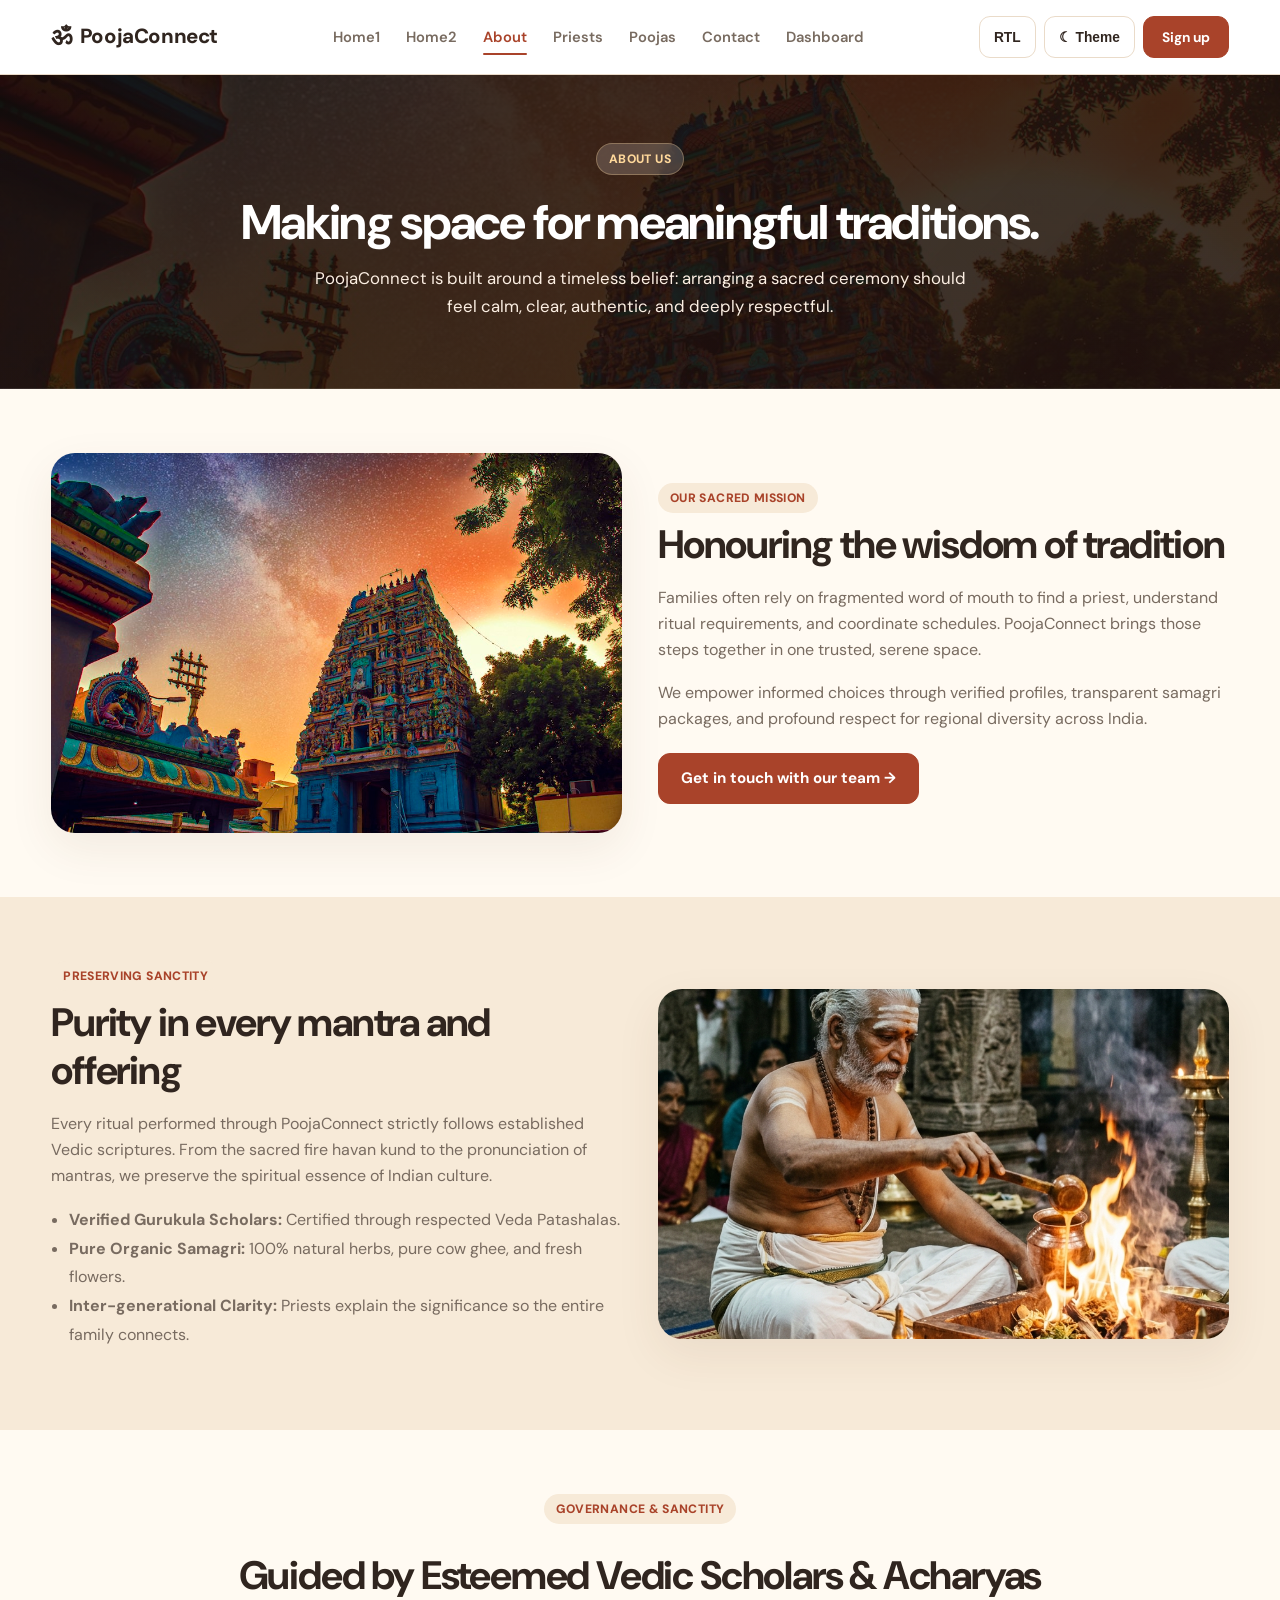
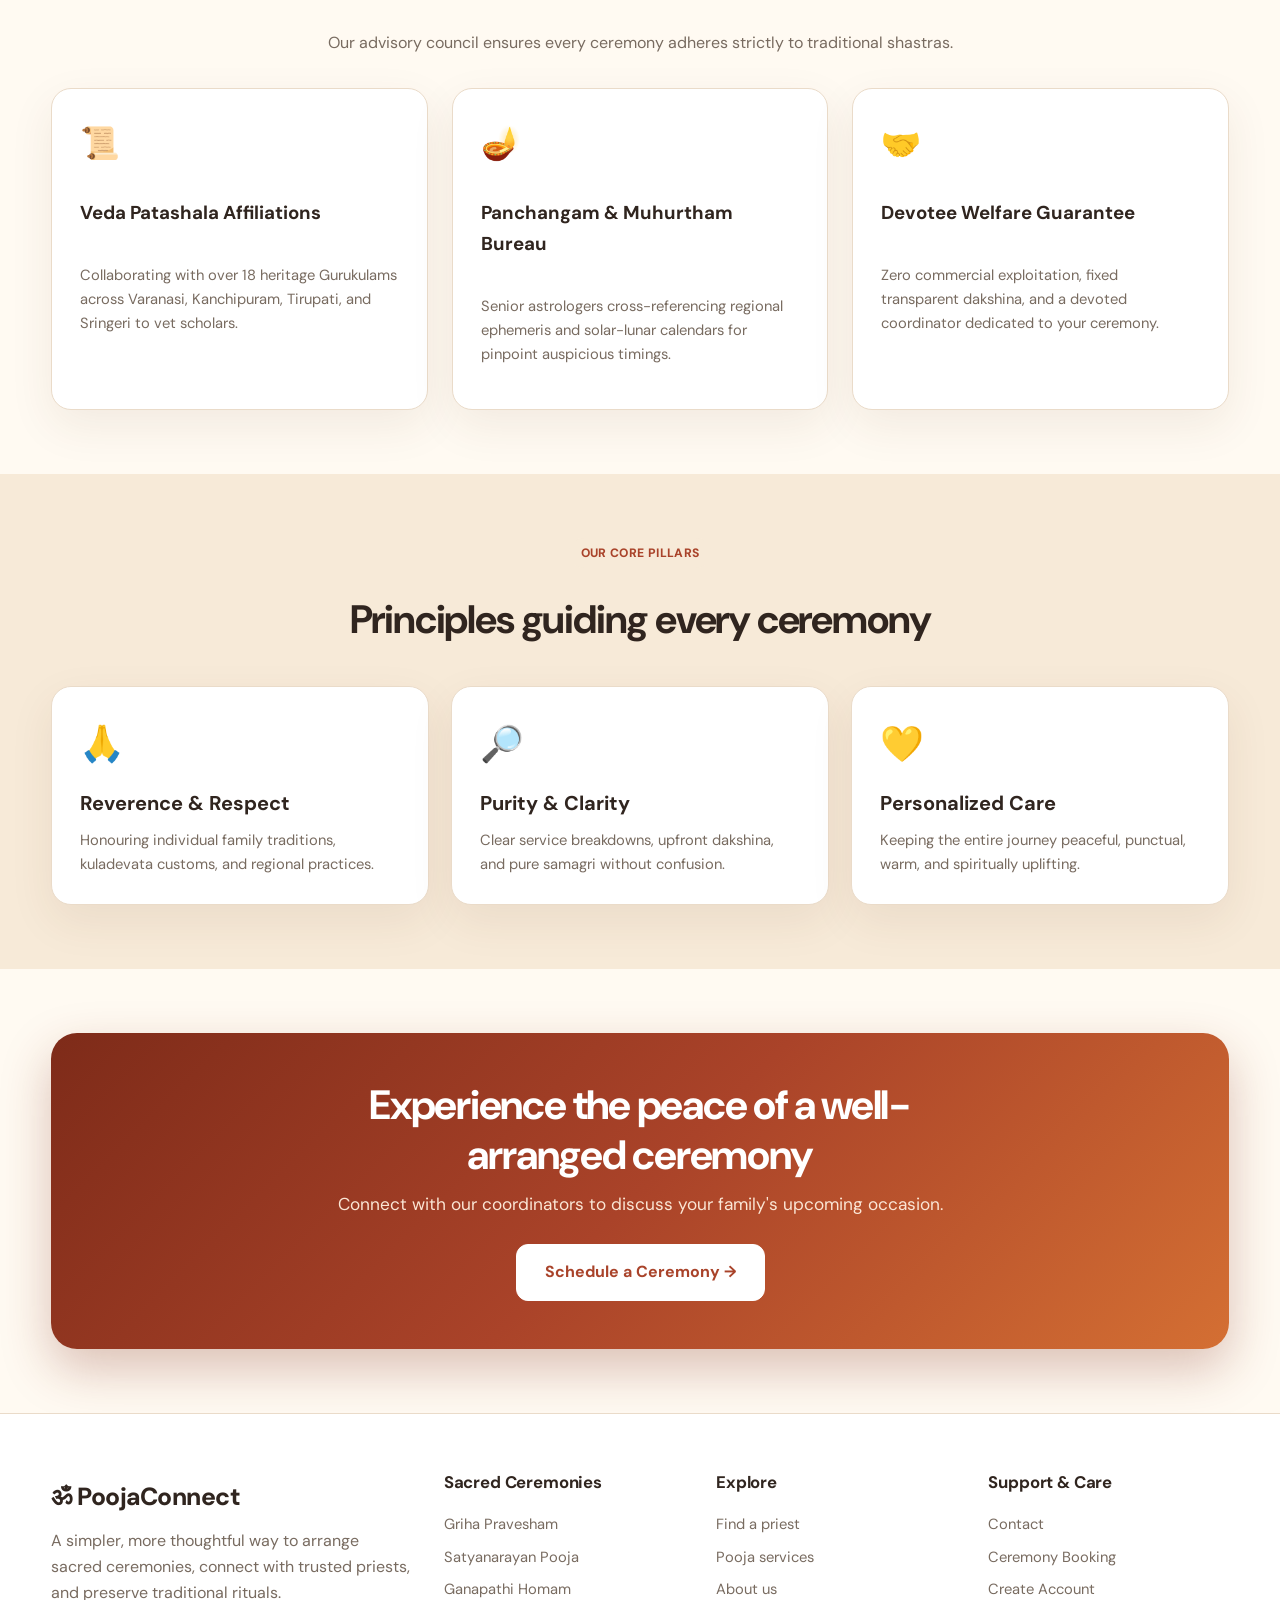
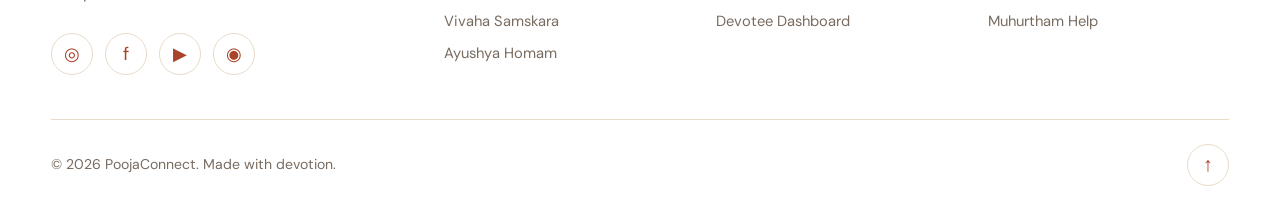
==== commit a118d855: "Fix all 11 user image and layout review issues, navbar order, dashboard tabs, 1024px navbar, and aut" ====
--- a/about.html
+++ b/about.html
@@ -5,12 +5,11 @@
   <meta name="viewport" content="width=device-width,initial-scale=1">
   <meta name="description" content="Learn more about PoojaConnect's mission to make sacred ceremonies calm, authentic, and accessible.">
   <title>About | PoojaConnect</title>
-  <!-- Dedicated Sacred Diya Favicon (Point 1) -->
   <link rel="icon" href="assets/favicon.svg" type="image/svg+xml">
   <link rel="stylesheet" href="css/style.css">
 </head>
 <body>
-  <!-- HEADER & TOPBAR (Points 2, 3, 18, 19) -->
+  <!-- HEADER & TOPBAR (Nav order: Home1, Home2, About, Priests, Poojas, Contact, Dashboard) -->
   <header class="topbar">
     <div class="container nav">
       <a class="logo" href="index.html">
@@ -18,17 +17,17 @@
         <span>PoojaConnect</span>
       </a>
 
-      <!-- Centered Navigation Links (Point 3) - Removed Login (Point 19) -->
+      <!-- Centered Navigation Links -->
       <nav class="navlinks">
         <a href="index.html">Home1</a>
         <a href="home2.html">Home2</a>
-        <a href="dashboard.html">Dashboard</a>
+        <a class="active" href="about.html">About</a>
         <a href="priests.html">Priests</a>
         <a href="poojas.html">Poojas</a>
-        <a class="active" href="about.html">About</a>
         <a href="contact.html">Contact</a>
-
-        <!-- Mobile Drawer Actions (Point 18) -->
+        <a href="dashboard.html">Dashboard</a>
+
+        <!-- Mobile Drawer Actions -->
         <div class="mobile-nav-actions">
           <div class="mobile-nav-actions-row">
             <button class="icon-btn" data-rtl-toggle aria-label="Toggle right to left">RTL</button>
@@ -38,7 +37,7 @@
         </div>
       </nav>
 
-      <!-- Desktop Nav Actions (Equal Height 42px) -->
+      <!-- Desktop Nav Actions -->
       <div class="nav-actions">
         <button class="icon-btn" data-rtl-toggle aria-label="Toggle right to left">RTL</button>
         <button class="icon-btn" data-theme-toggle>☾ Theme</button>
@@ -50,7 +49,7 @@
   </header>
 
   <main>
-    <!-- PAGE HERO WITH CENTERED HEADING & BACKGROUND IMAGE (Point 11) -->
+    <!-- PAGE HERO WITH CENTERED HEADING & BACKGROUND IMAGE -->
     <section class="page-hero">
       <div class="container">
         <span class="tag">ABOUT US</span>
@@ -75,7 +74,7 @@
       </div>
     </section>
 
-    <!-- HERITAGE & RIGOR SECTION (RELEVANT IMAGERY) (Point 14) -->
+    <!-- HERITAGE & RIGOR SECTION -->
     <section class="section alt">
       <div class="container grid-two">
         <div>
@@ -88,12 +87,11 @@
             <li><strong>Inter-generational Clarity:</strong> Priests explain the significance so the entire family connects.</li>
           </ul>
         </div>
-        <!-- Relevant Ritual Visual (Point 14) -->
-        <img src="assets/images/ritual-hands.jpg" alt="Vedic priest offering sacred blessings with pure flowers and holy water" style="border-radius:24px;box-shadow:var(--shadow);width:100%;height:350px;object-fit:cover">
-      </div>
-    </section>
-
-    <!-- NEW SECTION ADDED TO ABOUT PAGE: SPIRITUAL ADVISORY COUNCIL (Point 14) -->
+        <img src="assets/images/priest-vedic.jpg" alt="Vedic priest offering sacred blessings with pure flowers and holy water" style="border-radius:24px;box-shadow:var(--shadow);width:100%;height:350px;object-fit:cover">
+      </div>
+    </section>
+
+    <!-- SPIRITUAL ADVISORY COUNCIL SECTION -->
     <section class="section">
       <div class="container">
         <div class="section-head center">
@@ -121,7 +119,7 @@
       </div>
     </section>
 
-    <!-- CORE PILLARS (Point 26: Last Card in Center in 768px) -->
+    <!-- CORE PILLARS -->
     <section class="section alt">
       <div class="container">
         <div class="section-head center">
@@ -148,7 +146,7 @@
       </div>
     </section>
 
-    <!-- CENTERED CTA SECTION WITH BUTTON BELOW IN ALL THREE DEVICES (Points 21, 25) -->
+    <!-- CENTERED CTA SECTION WITH BUTTON BELOW -->
     <section class="section">
       <div class="container">
         <div class="cta">
@@ -162,16 +160,17 @@
     </section>
   </main>
 
-  <!-- 4-COLUMN FOOTER WITH SOCIAL HOVER & BACK TO TOP (Point 6) -->
+  <!-- 4-COLUMN FOOTER WITH SOCIAL HOVER & BACK TO TOP ICON BUTTON -->
   <footer class="footer">
     <div class="container">
       <div class="footer-grid">
         <div>
+          <!-- Larger Brand Name (Point 2 in Image 1) -->
           <a class="logo" href="index.html">
             <span class="logo-mark">ॐ</span>
             <span>PoojaConnect</span>
           </a>
-          <p class="muted">A simpler, more thoughtful way to arrange sacred ceremonies, connect with trusted priests, and preserve traditional rituals.</p>
+          <p class="muted" style="margin-top:10px">A simpler, more thoughtful way to arrange sacred ceremonies, connect with trusted priests, and preserve traditional rituals.</p>
           <div class="socials">
             <a href="https://instagram.com" aria-label="Instagram">◎</a>
             <a href="https://facebook.com" aria-label="Facebook">f</a>
@@ -191,8 +190,8 @@
           <h4>Explore</h4>
           <a href="priests.html">Find a priest</a>
           <a href="poojas.html">Pooja services</a>
+          <a href="about.html">About us</a>
           <a href="dashboard.html">Devotee Dashboard</a>
-          <a href="about.html">About us</a>
         </div>
         <div>
           <h4>Support & Care</h4>
@@ -203,9 +202,10 @@
         </div>
       </div>
 
+      <!-- Footer Bottom with Back to Top ICON ONLY (No text - Point 2 in Image 1) -->
       <div class="footer-bottom">
         <div>© <span data-year></span> PoojaConnect. Made with devotion.</div>
-        <button id="backToTop" class="back-to-top" aria-label="Back to top">↑ Back to Top</button>
+        <button id="backToTop" class="back-to-top" aria-label="Back to top">↑</button>
       </div>
     </div>
   </footer>
--- a/css/style.css
+++ b/css/style.css
@@ -41,6 +41,7 @@
   font-family: 'DM Sans', sans-serif;
   line-height: 1.65;
   transition: background-color 0.25s ease, color 0.25s ease;
+  overflow-x: hidden;
 }
 
 a {
@@ -59,7 +60,7 @@
 }
 
 /* ==========================================================================
-   NAVIGATION BAR & ACTIONS (Points 2, 3, 18, 19)
+   NAVIGATION BAR & ACTIONS (Points 1, 2, 3, 5: 1024px navbar fix)
    ========================================================================== */
 .topbar {
   position: sticky;
@@ -76,13 +77,13 @@
   display: flex;
   align-items: center;
   justify-content: space-between;
-  gap: 20px;
-}
-
-/* Brand Logo (Point 2: Avoid Tamil, use Devanagari ॐ or sacred symbol) */
+  gap: 16px;
+}
+
+/* Brand Logo (Point 2: Avoid Tamil, Universal Devanagari ॐ) */
 .logo {
   font-weight: 800;
-  font-size: 1.3rem;
+  font-size: 1.28rem;
   color: var(--brand);
   display: inline-flex;
   align-items: center;
@@ -102,22 +103,23 @@
   color: var(--ink);
 }
 
-/* Navigation Links Centered (Point 3) */
+/* Centered Navigation Links */
 .navlinks {
   display: flex;
   align-items: center;
   justify-content: center;
-  gap: 24px;
+  gap: 18px;
   margin: 0 auto;
 }
 
 .navlinks a {
-  font-size: 0.94rem;
+  font-size: 0.92rem;
   color: var(--muted);
   font-weight: 600;
   padding: 6px 4px;
   transition: color 0.2s ease;
   position: relative;
+  white-space: nowrap;
 }
 
 .navlinks a:hover,
@@ -136,23 +138,23 @@
   border-radius: 2px;
 }
 
-/* Navigation Action Buttons - Equal Height 42px (Point 3) */
+/* Navigation Action Buttons - Equal Height 42px */
 .nav-actions {
   display: flex;
   align-items: center;
-  gap: 10px;
+  gap: 8px;
 }
 
 .icon-btn,
 .menu-btn,
 .btn-nav {
   height: 42px;
-  padding: 0 16px;
+  padding: 0 14px;
   display: inline-flex;
   align-items: center;
   justify-content: center;
   border-radius: 11px;
-  font-size: 0.88rem;
+  font-size: 0.86rem;
   font-weight: 700;
   border: 1px solid var(--line);
   background: var(--surface);
@@ -171,12 +173,12 @@
 
 .btn-nav-primary {
   height: 42px;
-  padding: 0 20px;
+  padding: 0 18px;
   display: inline-flex;
   align-items: center;
   justify-content: center;
   border-radius: 11px;
-  font-size: 0.88rem;
+  font-size: 0.86rem;
   font-weight: 700;
   background: var(--brand);
   color: #ffffff !important;
@@ -184,6 +186,7 @@
   cursor: pointer;
   transition: all 0.2s ease;
   box-sizing: border-box;
+  white-space: nowrap;
 }
 
 .btn-nav-primary:hover {
@@ -216,7 +219,6 @@
   border: 1px solid var(--brand);
   cursor: pointer;
   transition: all 0.2s ease;
-  white-space: nowrap;
 }
 
 .btn:hover {
@@ -247,17 +249,16 @@
 }
 
 /* ==========================================================================
-   HERO SECTIONS (Points 7, 10, 11, 22)
+   HERO SECTIONS
    ========================================================================== */
-/* Home 1 Hero */
 .hero {
-  padding: 60px 0 50px;
+  padding: 55px 0 45px;
 }
 
 .hero-grid {
   display: grid;
   grid-template-columns: 1.05fr 0.95fr;
-  gap: 48px;
+  gap: 44px;
   align-items: center;
 }
 
@@ -275,7 +276,7 @@
 }
 
 .hero h1 {
-  font-size: clamp(2.4rem, 4.6vw, 4.2rem);
+  font-size: clamp(2.3rem, 4.4vw, 4rem);
   line-height: 1.1;
   letter-spacing: -0.04em;
   margin: 18px 0;
@@ -287,17 +288,16 @@
 }
 
 .lead {
-  font-size: 1.12rem;
+  font-size: 1.1rem;
   color: var(--muted);
   max-width: 560px;
 }
 
-/* Single line buttons on mobile for Home 1 (Point 22) */
 .hero-btn-group {
   display: flex;
   align-items: center;
   gap: 12px;
-  margin-top: 26px;
+  margin-top: 24px;
   flex-wrap: nowrap;
 }
 
@@ -331,12 +331,12 @@
   font-size: 1.1rem;
 }
 
-/* Home 2 Distinct Hero Design (Point 7, 10) */
+/* Home 2 Distinct Hero Design */
 .home2-hero {
   position: relative;
   background: linear-gradient(135deg, rgba(28, 17, 12, 0.82), rgba(38, 20, 14, 0.88)), url('../assets/images/hero-temple.jpg') center/cover no-repeat;
   color: #ffffff;
-  padding: 85px 0 75px;
+  padding: 80px 0 70px;
   border-bottom: 1px solid rgba(255, 255, 255, 0.1);
   text-align: center;
 }
@@ -347,7 +347,7 @@
 }
 
 .home2-hero h1 {
-  font-size: clamp(2.3rem, 4.8vw, 3.8rem);
+  font-size: clamp(2.2rem, 4.5vw, 3.6rem);
   line-height: 1.15;
   margin: 18px 0;
   letter-spacing: -0.035em;
@@ -360,13 +360,12 @@
 }
 
 .home2-hero p {
-  font-size: 1.15rem;
+  font-size: 1.12rem;
   color: #f7e6d7;
   max-width: 660px;
-  margin: 0 auto 30px;
-}
-
-/* Search Bar inside Home 2 Hero */
+  margin: 0 auto 28px;
+}
+
 .hero-search-box {
   background: var(--surface);
   color: var(--ink);
@@ -378,7 +377,7 @@
   gap: 12px;
   align-items: center;
   max-width: 880px;
-  margin: 32px auto 0;
+  margin: 28px auto 0;
   border: 1px solid var(--line);
 }
 
@@ -415,12 +414,12 @@
   flex-wrap: nowrap;
 }
 
-/* Inner Pages Hero - CENTERED with BACKGROUND IMAGE (Point 11) */
+/* Centered Page Hero with Background Image for Inner Pages */
 .page-hero {
   position: relative;
   background: linear-gradient(135deg, rgba(22, 14, 10, 0.82), rgba(34, 18, 12, 0.88)), url('../assets/images/hero-temple.jpg') center/cover no-repeat;
   color: #ffffff;
-  padding: 70px 0;
+  padding: 68px 0;
   text-align: center;
   border-bottom: 1px solid rgba(255, 255, 255, 0.1);
 }
@@ -445,7 +444,7 @@
 
 .page-hero h1,
 .page-hero .page-title {
-  font-size: clamp(2.2rem, 4vw, 3.2rem);
+  font-size: clamp(2.1rem, 3.8vw, 3.1rem);
   line-height: 1.15;
   color: #ffffff;
   margin: 8px 0 14px;
@@ -455,14 +454,14 @@
 
 .page-hero p {
   color: #fcefe3;
-  font-size: 1.08rem;
+  font-size: 1.05rem;
   max-width: 660px;
   margin: 0 auto;
   text-align: center;
 }
 
 /* ==========================================================================
-   STATS STRIP & CORE COMPONENTS
+   STATS STRIP & COMPONENTS
    ========================================================================== */
 .stats-strip {
   display: grid;
@@ -497,7 +496,7 @@
 }
 
 .section {
-  padding: 68px 0;
+  padding: 64px 0;
 }
 
 .section.alt {
@@ -509,7 +508,7 @@
   justify-content: space-between;
   align-items: flex-end;
   gap: 20px;
-  margin-bottom: 34px;
+  margin-bottom: 32px;
 }
 
 .section-head.center {
@@ -523,7 +522,7 @@
 }
 
 .section h2 {
-  font-size: clamp(1.9rem, 3.2vw, 2.7rem);
+  font-size: clamp(1.85rem, 3.1vw, 2.6rem);
   line-height: 1.2;
   margin: 8px 0 10px;
   letter-spacing: -0.03em;
@@ -593,7 +592,7 @@
 
 .card-body h3 {
   margin: 8px 0 8px;
-  font-size: 1.25rem;
+  font-size: 1.22rem;
   letter-spacing: -0.02em;
 }
 
@@ -603,7 +602,7 @@
   flex: 1;
 }
 
-/* Priest Cards - Uncropped & Authentic (Point 12, 24b) */
+/* Priest Grid */
 .priest-grid {
   display: grid;
   grid-template-columns: repeat(3, 1fr);
@@ -636,7 +635,7 @@
   width: 100%;
   height: 270px;
   object-fit: cover;
-  object-position: top center; /* Prevents cropping heads/tilak */
+  object-position: top center;
   transition: transform 0.35s ease;
 }
 
@@ -804,7 +803,7 @@
   font-size: 0.88rem;
 }
 
-/* Features (3 columns) */
+/* Features Grid */
 .features {
   display: grid;
   grid-template-columns: repeat(3, 1fr);
@@ -834,8 +833,53 @@
   font-size: 0.92rem;
 }
 
+/* Festival Grid */
+.festival-grid {
+  display: grid;
+  grid-template-columns: repeat(3, 1fr);
+  gap: 24px;
+}
+
+.festival-card {
+  background: var(--surface);
+  border: 1px solid var(--line);
+  border-radius: 20px;
+  overflow: hidden;
+  box-shadow: var(--shadow);
+  transition: transform 0.25s ease;
+  display: flex;
+  flex-direction: column;
+}
+
+.festival-card:hover {
+  transform: translateY(-4px);
+  box-shadow: var(--shadow-lg);
+}
+
+.festival-card img {
+  width: 100%;
+  height: 215px;
+  object-fit: cover;
+}
+
+.festival-body {
+  padding: 22px;
+  display: flex;
+  flex-direction: column;
+  flex: 1;
+}
+
+.festival-date {
+  font-size: 0.78rem;
+  color: var(--brand2);
+  font-weight: 800;
+  text-transform: uppercase;
+  margin-bottom: 6px;
+  display: block;
+}
+
 /* ==========================================================================
-   DROPDOWN ACCORDION FAQ SECTION (Point 5)
+   DROPDOWN ACCORDION FAQ SECTION
    ========================================================================== */
 .faq-accordion {
   max-width: 820px;
@@ -917,7 +961,7 @@
 }
 
 /* ==========================================================================
-   CALL TO ACTION (CTA) - Centered & Button Separately Below (Points 9, 20, 21, 25)
+   CALL TO ACTION (CTA) - Centered & Button Separately Below
    ========================================================================== */
 .cta {
   background: linear-gradient(135deg, #7e2b19 0%, #aa4329 50%, #d46f33 100%);
@@ -925,8 +969,8 @@
   border-radius: 26px;
   padding: 48px 36px;
   display: flex;
-  flex-direction: column; /* Keeps CTA button separately below in all devices */
-  align-items: center;    /* Centered in all devices */
+  flex-direction: column;
+  align-items: center;
   justify-content: center;
   text-align: center;
   box-shadow: 0 20px 50px rgba(126, 43, 25, 0.28);
@@ -938,8 +982,8 @@
 }
 
 .cta h2 {
-  font-size: clamp(1.9rem, 3.2vw, 2.7rem);
-  line-height: 1.18;
+  font-size: clamp(1.85rem, 3.2vw, 2.6rem);
+  line-height: 1.2;
   margin: 0 0 10px;
   color: #ffffff;
 }
@@ -954,8 +998,9 @@
   background: #ffffff;
   color: var(--brand) !important;
   border-color: #ffffff;
-  font-size: 1.02rem;
-  padding: 14px 30px;
+  font-size: 1rem;
+  padding: 14px 28px;
+  max-width: 100%;
 }
 
 .cta .btn:hover {
@@ -972,7 +1017,7 @@
 }
 
 /* ==========================================================================
-   FOOTER, SOCIAL MEDIA HOVER & BACK TO TOP (Point 6)
+   FOOTER, SOCIAL MEDIA HOVER & BACK TO TOP (Point 2, 3)
    ========================================================================== */
 .footer {
   padding: 55px 0 24px;
@@ -980,7 +1025,11 @@
   border-top: 1px solid var(--line);
 }
 
-/* 4-column footer (Point 6) */
+.footer .logo {
+  font-size: 1.55rem; /* Larger Brand Name (Point 2) */
+  font-weight: 800;
+}
+
 .footer-grid {
   display: grid;
   grid-template-columns: 1.5fr 1fr 1fr 1fr;
@@ -1007,7 +1056,6 @@
   transform: translateX(3px);
 }
 
-/* Social Media Button Hover Fix (Points 6, 15) */
 .socials {
   display: flex;
   gap: 12px;
@@ -1036,7 +1084,6 @@
   box-shadow: 0 8px 18px rgba(169, 67, 42, 0.35);
 }
 
-/* Back to Top Button (Point 6) */
 .footer-bottom {
   border-top: 1px solid var(--line);
   margin-top: 36px;
@@ -1050,29 +1097,31 @@
   font-size: 0.88rem;
 }
 
+/* Back to Top Icon Button - NO TEXT (Point 2 in Image 1) */
 .back-to-top {
+  width: 42px;
+  height: 42px;
+  border-radius: 50%;
+  border: 1px solid var(--line);
+  background: var(--surface);
+  color: var(--brand);
+  font-size: 1.25rem;
+  font-weight: 800;
   display: inline-flex;
   align-items: center;
-  gap: 8px;
-  padding: 8px 16px;
-  border-radius: 20px;
-  border: 1px solid var(--line);
-  background: var(--surface);
-  color: var(--ink);
-  font-size: 0.84rem;
-  font-weight: 700;
+  justify-content: center;
   cursor: pointer;
-  transition: all 0.2s ease;
+  transition: all 0.25s ease;
 }
 
 .back-to-top:hover {
   background: var(--brand);
   color: #ffffff;
   border-color: var(--brand);
-  transform: translateY(-2px);
-}
-
-/* Floating Back to Top */
+  transform: translateY(-3px);
+  box-shadow: 0 6px 15px rgba(169, 67, 42, 0.3);
+}
+
 .floating-back-top {
   position: fixed;
   bottom: 28px;
@@ -1105,7 +1154,7 @@
 }
 
 /* ==========================================================================
-   AUTHENTICATION PAGES (Points 16, 17)
+   AUTHENTICATION PAGES (Point 4 & 11 in Images)
    ========================================================================== */
 .auth-page-wrap {
   min-height: 100vh;
@@ -1113,20 +1162,28 @@
   flex-direction: column;
   justify-content: center;
   align-items: center;
-  padding: 40px 20px;
-  position: relative;
+  padding: 30px 20px;
   background: radial-gradient(circle at 50% 30%, color-mix(in srgb, var(--soft) 50%, var(--bg)), var(--bg));
 }
 
-/* Floating Top-Right Theme & RTL for Auth pages (Point 16) */
+/* Dedicated Non-Overlapping Auth Header (Fix for Point 11 in Image 5) */
+.auth-header {
+  width: min(480px, 100%);
+  display: flex;
+  align-items: center;
+  justify-content: space-between;
+  margin-bottom: 18px;
+  padding: 0 4px;
+}
+
+.auth-header .logo {
+  font-size: 1.3rem;
+}
+
 .auth-top-actions {
-  position: absolute;
-  top: 24px;
-  right: 24px;
-  display: flex;
-  align-items: center;
-  gap: 10px;
-  z-index: 10;
+  display: flex;
+  align-items: center;
+  gap: 8px;
 }
 
 .auth-card {
@@ -1135,39 +1192,28 @@
   border: 1px solid var(--line);
   box-shadow: var(--shadow-lg);
   border-radius: 26px;
-  padding: 38px 34px;
-  position: relative;
-}
-
-/* Brand Name INSIDE Auth Card (Point 16) */
-.auth-card-logo {
-  text-align: center;
-  margin-bottom: 22px;
-}
-
-.auth-card-logo .logo {
-  font-size: 1.55rem;
+  padding: 36px 32px;
 }
 
 .auth-card h1 {
   text-align: center;
   margin: 0 0 6px;
-  font-size: 1.65rem;
+  font-size: 1.6rem;
 }
 
 .auth-card .subtitle {
   text-align: center;
-  margin: 0 0 24px;
+  margin: 0 0 22px;
   color: var(--muted);
-  font-size: 0.95rem;
-}
-
-/* Social Media Login Buttons (Point 17) */
+  font-size: 0.94rem;
+}
+
+/* Social buttons moved BELOW form (Point 4 in Image 2) */
 .social-auth-grid {
   display: grid;
   grid-template-columns: 1fr 1fr;
   gap: 12px;
-  margin-bottom: 22px;
+  margin-top: 20px;
 }
 
 .social-auth-btn {
@@ -1200,7 +1246,7 @@
   display: flex;
   align-items: center;
   text-align: center;
-  margin: 18px 0 22px;
+  margin: 22px 0 16px;
   color: var(--muted);
   font-size: 0.82rem;
   font-weight: 700;
@@ -1219,7 +1265,6 @@
   padding: 0 12px;
 }
 
-/* Form inputs & Checkboxes (Point 17) */
 label {
   display: block;
   font-weight: 700;
@@ -1249,7 +1294,6 @@
   box-shadow: 0 0 0 3px color-mix(in srgb, var(--brand) 15%, transparent);
 }
 
-/* Eye Icon in Password field (Point 17) */
 .password-wrap {
   position: relative;
 }
@@ -1284,7 +1328,6 @@
   height: 20px;
 }
 
-/* Checkbox (Point 17) */
 .checkbox-row {
   display: flex;
   align-items: center;
@@ -1324,12 +1367,12 @@
 }
 
 /* ==========================================================================
-   DASHBOARD PAGE STYLES (Point 3)
+   DASHBOARD PAGE STYLES (Point 4 in Image 2)
    ========================================================================== */
 .dashboard-grid {
   display: grid;
   grid-template-columns: 280px 1fr;
-  gap: 30px;
+  gap: 32px;
   margin-top: 36px;
 }
 
@@ -1358,13 +1401,14 @@
   border: 3px solid var(--gold);
 }
 
+/* Interactive Sidebar Tabs */
 .dash-nav {
   display: flex;
   flex-direction: column;
   gap: 8px;
 }
 
-.dash-nav a {
+.dash-tab-btn {
   padding: 12px 16px;
   border-radius: 12px;
   font-weight: 700;
@@ -1374,10 +1418,15 @@
   align-items: center;
   gap: 12px;
   transition: all 0.2s;
-}
-
-.dash-nav a:hover,
-.dash-nav a.active {
+  background: transparent;
+  border: 0;
+  width: 100%;
+  text-align: left;
+  cursor: pointer;
+}
+
+.dash-tab-btn:hover,
+.dash-tab-btn.active {
   background: var(--soft);
   color: var(--brand);
 }
@@ -1400,6 +1449,15 @@
 .dash-stat-box strong {
   font-size: 1.8rem;
   color: var(--brand);
+  display: block;
+}
+
+/* Tab Panels */
+.dash-panel {
+  display: none;
+}
+
+.dash-panel.active {
   display: block;
 }
 
@@ -1441,6 +1499,25 @@
   color: #f57f17;
 }
 
+/* Checklist items */
+.checklist-item {
+  display: flex;
+  align-items: center;
+  gap: 12px;
+  padding: 12px 16px;
+  background: var(--bg);
+  border: 1px solid var(--line);
+  border-radius: 12px;
+  margin-bottom: 10px;
+}
+
+.checklist-item input[type="checkbox"] {
+  width: 18px;
+  height: 18px;
+  accent-color: var(--brand);
+  cursor: pointer;
+}
+
 /* ==========================================================================
    RTL SUPPORT
    ========================================================================== */
@@ -1453,11 +1530,6 @@
   right: 4px;
 }
 
-.rtl .auth-top-actions {
-  right: auto;
-  left: 24px;
-}
-
 .rtl .password-wrap input {
   padding-right: 15px;
   padding-left: 48px;
@@ -1472,26 +1544,24 @@
   transform: translateX(-3px);
 }
 
+.rtl .dash-tab-btn {
+  text-align: right;
+}
+
 /* ==========================================================================
-   RESPONSIVE LAYOUT & MEDIA QUERIES (Points 18, 20, 21, 23, 24, 24b, 26)
+   RESPONSIVE LAYOUT & MEDIA QUERIES (Point 5: 1024px, Point 6: 768px, Points 7-10: mobile)
    ========================================================================== */
+
+/* 1024px & Below: Tablet Navigation Breakpoint (Fix for Point 5 in Image 2) */
 @media (max-width: 1024px) {
-  .cta {
-    padding: 42px 28px;
-  }
-}
-
-/* Tablet & Mobile Nav Fix (768px - 900px) (Point 18) */
-@media (max-width: 900px) {
   .menu-btn {
-    display: inline-flex; /* Hamburger shown */
+    display: inline-flex;
   }
 
   .nav-actions {
-    display: none; /* Desktop actions hidden */
-  }
-
-  /* Hamburger Menu Drawer */
+    display: none;
+  }
+
   .navlinks {
     display: none;
     position: absolute;
@@ -1521,7 +1591,6 @@
     display: none;
   }
 
-  /* Move Theme, RTL, Sign up inside Mobile Menu (Point 18) */
   .mobile-nav-actions {
     display: flex;
     flex-direction: column;
@@ -1542,21 +1611,18 @@
   }
 
   .hero-grid,
-  .grid-two,
   .dashboard-grid {
     grid-template-columns: 1fr;
   }
 
-  .hero-art img {
-    height: 340px;
-  }
-
-  .stats-strip {
-    grid-template-columns: repeat(2, 1fr);
-  }
-
-  .home2-hero {
-    padding: 60px 0;
+  .dash-sidebar {
+    width: 100%;
+  }
+
+  .dash-nav {
+    display: grid;
+    grid-template-columns: repeat(3, 1fr);
+    gap: 8px;
   }
 
   .hero-search-box {
@@ -1569,9 +1635,8 @@
   }
 }
 
-/* 768px Viewport Specific Rules (Points 21, 23, 24, 26) */
+/* 768px Viewport Specific Rules (Point 6 in Image 3: Last Card in Center) */
 @media (max-width: 900px) and (min-width: 601px) {
-  /* 2 columns for cards */
   .cards,
   .priest-grid,
   .gallery-grid,
@@ -1580,31 +1645,20 @@
     grid-template-columns: repeat(2, 1fr);
   }
 
-  /* Point 21 & 23: Last card in center in 768px in Home 1 */
+  /* Point 6 in Image 3: Last card in center in 768px */
   .cards > :last-child:nth-child(odd),
-  .gallery-grid > :last-child:nth-child(odd) {
-    grid-column: 1 / -1;
-    justify-self: center;
-    width: min(100%, 450px);
-  }
-
-  /* Point 24: Last card in center in Home 2 page in 768px */
+  .priest-grid > :last-child:nth-child(odd),
+  .gallery-grid > :last-child:nth-child(odd),
   .festival-grid > :last-child:nth-child(odd),
-  .testimonials-grid > :last-child:nth-child(odd) {
-    grid-column: 1 / -1;
-    justify-self: center;
-    width: min(100%, 450px);
-  }
-
-  /* Point 26: Last card in center in About page in 768px */
   .features > :last-child:nth-child(odd) {
-    grid-column: 1 / -1;
-    justify-self: center;
-    width: min(100%, 450px);
-  }
-}
-
-/* Mobile Devices (< 600px) (Points 10, 22, 24b) */
+    grid-column: 1 / -1 !important;
+    justify-self: center !important;
+    margin: 0 auto !important;
+    width: min(100%, 450px) !important;
+  }
+}
+
+/* Mobile Devices (< 600px) (Points 7, 8, 9, 10 in Images 4 & 5) */
 @media (max-width: 600px) {
   .nav {
     height: 68px;
@@ -1619,10 +1673,9 @@
   }
 
   .hero h1 {
-    font-size: 2.2rem;
-  }
-
-  /* Tab Buttons stay in a SINGLE line on mobile (Points 10, 22) */
+    font-size: 2.15rem;
+  }
+
   .hero-btn-group,
   .home2-tab-group {
     display: flex;
@@ -1634,8 +1687,8 @@
   .hero-btn-group .btn,
   .home2-tab-group .btn {
     flex: 1;
-    padding: 10px 12px;
-    font-size: 0.84rem;
+    padding: 10px 10px;
+    font-size: 0.82rem;
     white-space: nowrap;
   }
 
@@ -1651,7 +1704,7 @@
     padding: 20px;
   }
 
-  /* Point 24b: Priest page in mobile view arrange cards one by one (1 column) */
+  /* Stacked 1 Column on Mobile */
   .cards,
   .priest-grid,
   .gallery-grid,
@@ -1659,8 +1712,14 @@
   .steps-grid,
   .footer-grid,
   .dash-stats,
-  .festival-grid {
+  .festival-grid,
+  .grid-two {
     grid-template-columns: 1fr !important;
+    gap: 24px;
+  }
+
+  .dash-nav {
+    grid-template-columns: 1fr 1fr;
   }
 
   .dash-booking-card {
@@ -1682,12 +1741,23 @@
     margin-top: 14px;
   }
 
+  /* CTA Button Layout Fixes on Mobile (Points 7 & 10 in Images 4 & 5) */
   .cta {
-    padding: 34px 20px;
+    padding: 34px 18px;
+  }
+
+  .cta .btn {
+    width: 100%;
+    max-width: 320px;
+    white-space: normal;
+    text-align: center;
+    line-height: 1.35;
+    padding: 13px 18px;
+    font-size: 0.94rem;
   }
 
   .auth-card {
-    padding: 26px 20px;
+    padding: 26px 18px;
   }
 
   .social-auth-grid {
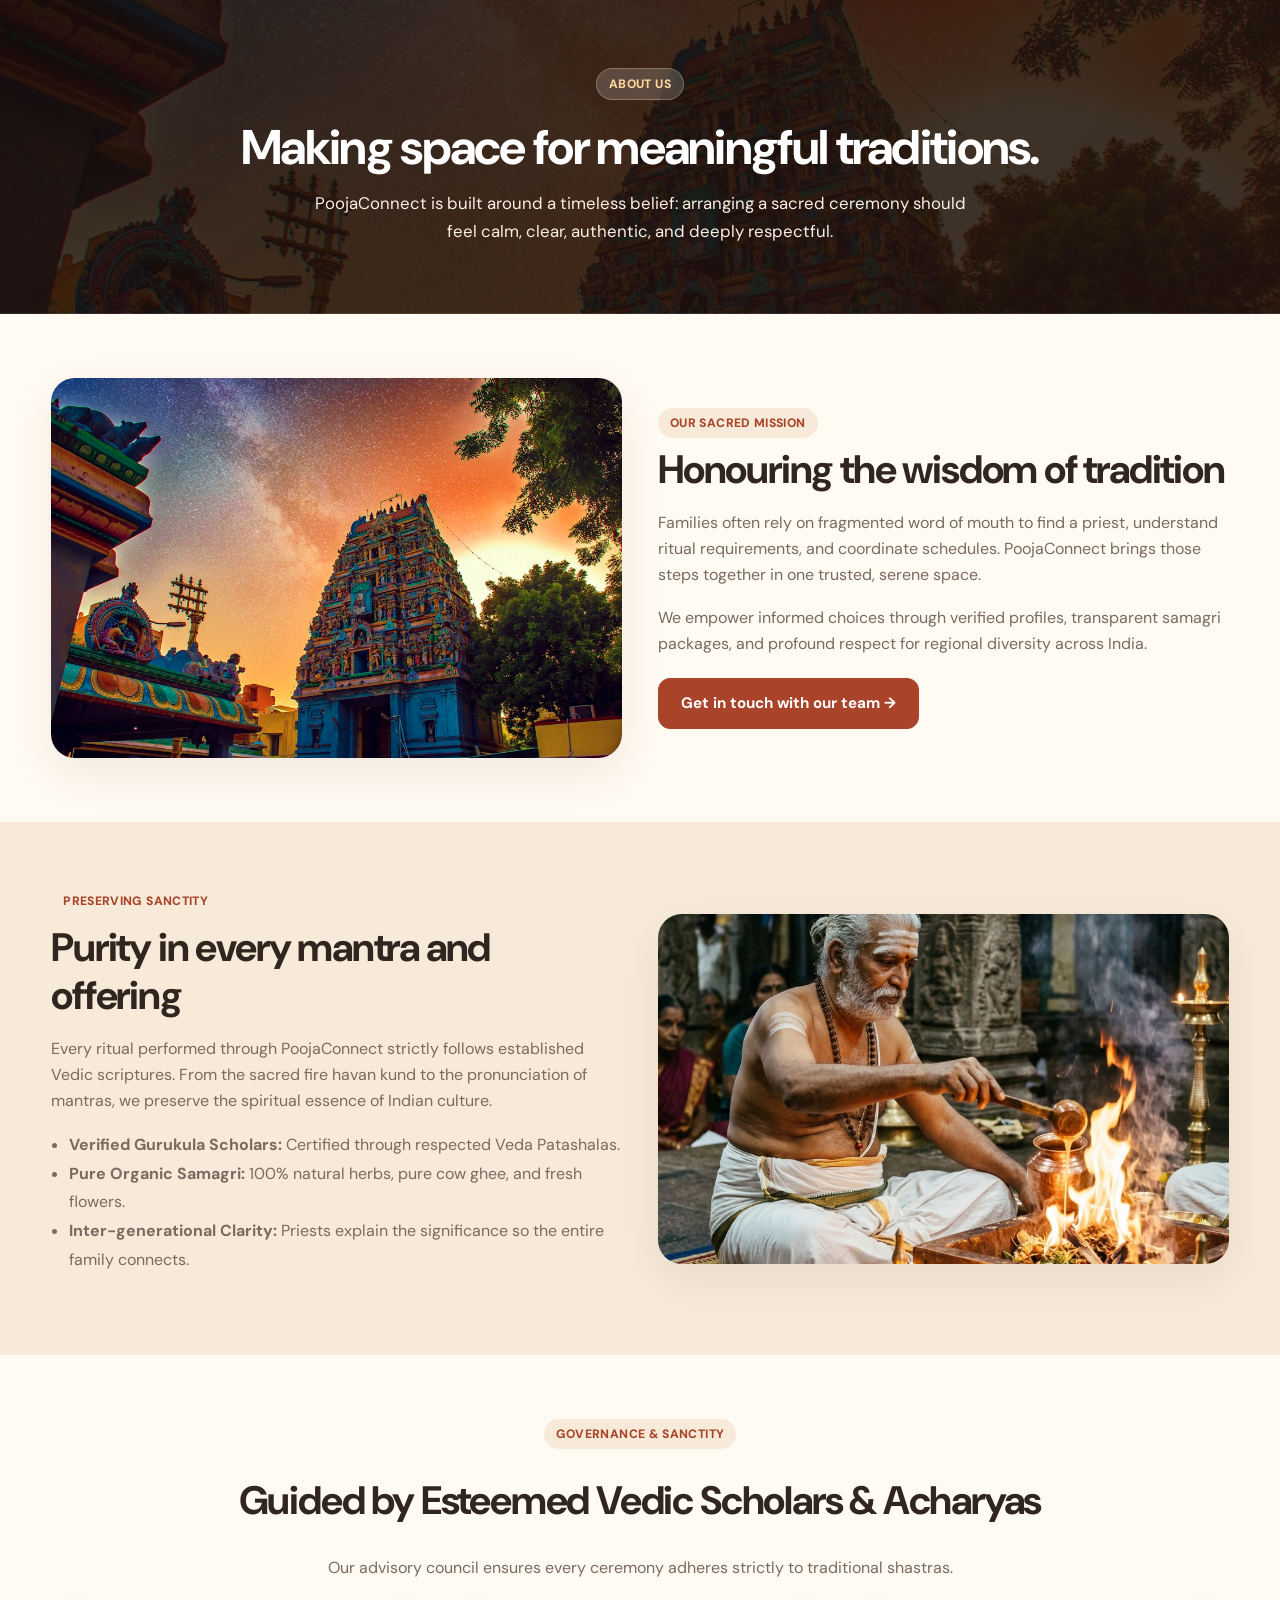
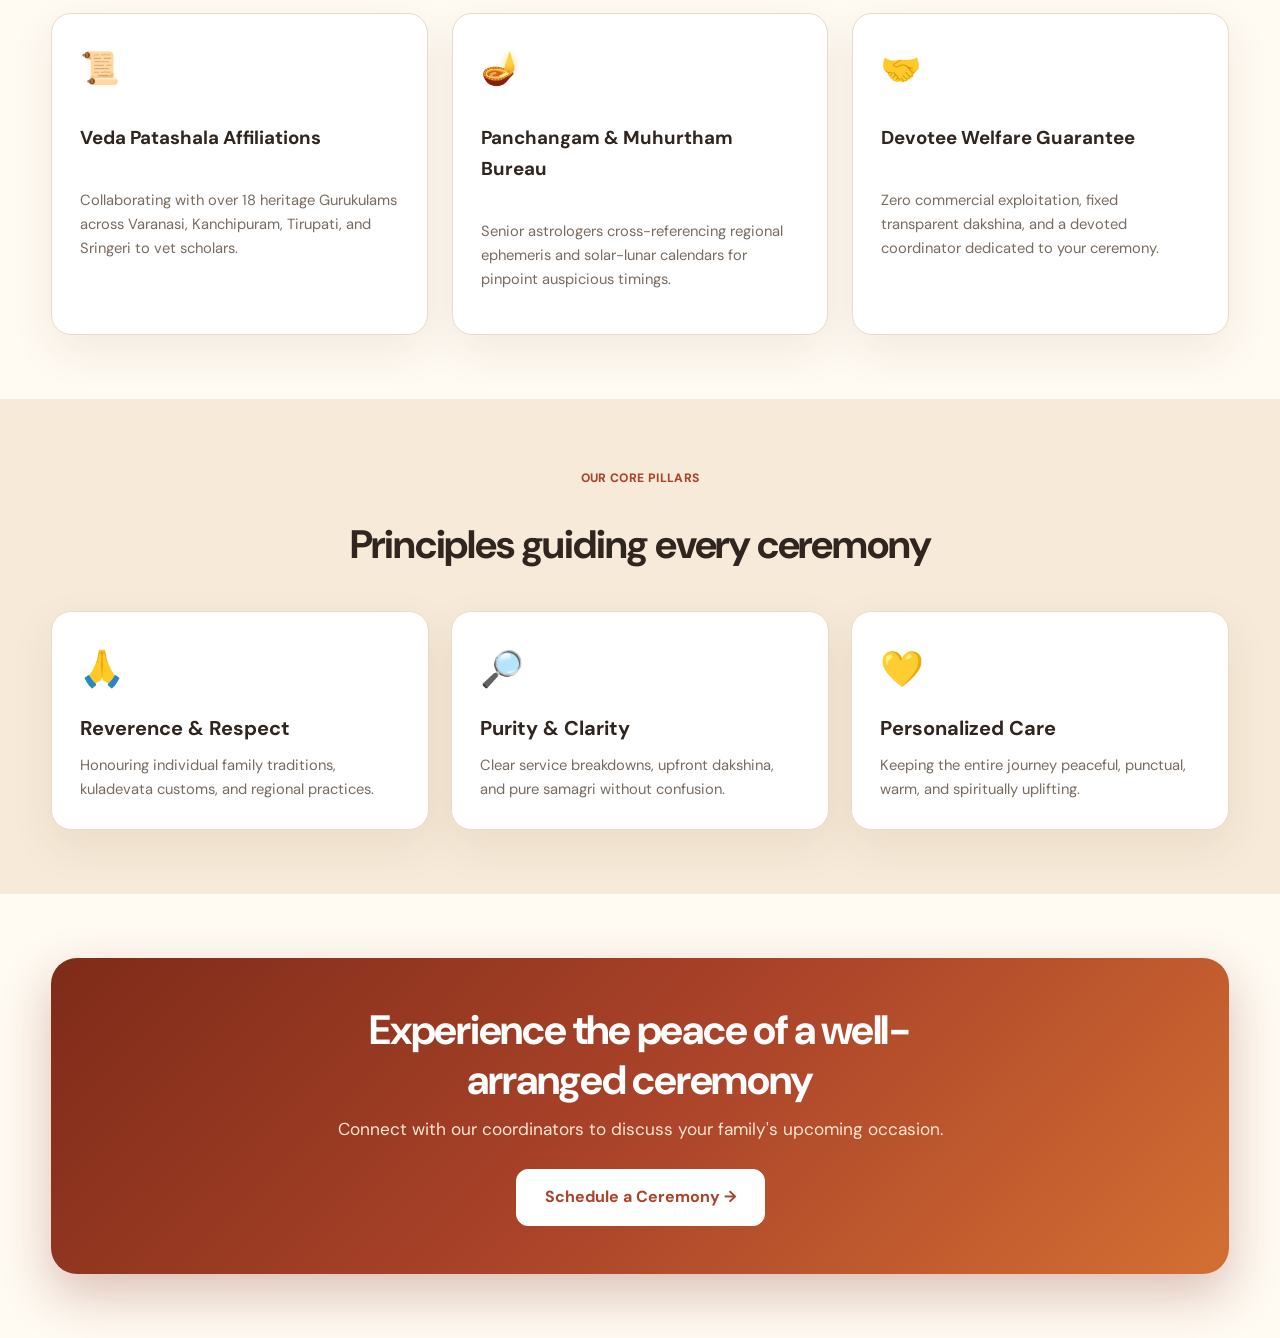
==== commit b1154720: "Hide navbar, footer, back-to-top for dashboard" ====
--- a/about.html
+++ b/about.html
@@ -202,10 +202,8 @@
         </div>
       </div>
 
-      <!-- Footer Bottom with Back to Top ICON ONLY (No text - Point 2 in Image 1) -->
       <div class="footer-bottom">
         <div>© <span data-year></span> PoojaConnect. Made with devotion.</div>
-        <button id="backToTop" class="back-to-top" aria-label="Back to top">↑</button>
       </div>
     </div>
   </footer>
--- a/css/style.css
+++ b/css/style.css
@@ -13,6 +13,8 @@
   --line: #eadbc9;
   --shadow: 0 16px 45px rgba(93, 53, 25, 0.08);
   --shadow-lg: 0 24px 60px rgba(93, 53, 25, 0.14);
+  /* Brand Logo: EXACT SAME Brown color in BOTH light and dark themes always */
+  --brand-brown: #a9432a; /* Sacred Vedic Terracotta Brown */
 }
 
 [data-theme="dark"] {
@@ -24,6 +26,7 @@
   --line: #42362d;
   --shadow: 0 16px 45px rgba(0, 0, 0, 0.45);
   --shadow-lg: 0 24px 60px rgba(0, 0, 0, 0.6);
+  --brand-brown: #a9432a; /* STRICTLY IDENTICAL in dark & light */
 }
 
 * {
@@ -80,11 +83,19 @@
   gap: 16px;
 }
 
-/* Brand Logo (Point 2: Avoid Tamil, Universal Devanagari ॐ) */
+/* Brand Logo (Point 1A: EXACT SAME Brown in BOTH Dark and Light Themes ALWAYS) */
+.logo,
+.logo span,
+.logo-mark,
+[data-theme="dark"] .logo,
+[data-theme="dark"] .logo span,
+[data-theme="dark"] .logo-mark {
+  color: var(--brand-brown) !important;
+}
+
 .logo {
   font-weight: 800;
   font-size: 1.28rem;
-  color: var(--brand);
   display: inline-flex;
   align-items: center;
   gap: 8px;
@@ -94,13 +105,8 @@
 
 .logo-mark {
   font-size: 1.55rem;
-  color: var(--gold);
   line-height: 1;
   font-family: serif;
-}
-
-.logo span {
-  color: var(--ink);
 }
 
 /* Centered Navigation Links */
@@ -334,7 +340,7 @@
 /* Home 2 Distinct Hero Design */
 .home2-hero {
   position: relative;
-  background: linear-gradient(135deg, rgba(28, 17, 12, 0.82), rgba(38, 20, 14, 0.88)), url('../assets/images/hero-temple.jpg') center/cover no-repeat;
+  background: linear-gradient(135deg, rgba(28, 17, 12, 0.82), rgba(38, 20, 14, 0.88)), url('../assets/images/pooja-ceremony-priest.jpg') center/cover no-repeat;
   color: #ffffff;
   padding: 80px 0 70px;
   border-bottom: 1px solid rgba(255, 255, 255, 0.1);
@@ -1028,6 +1034,11 @@
 .footer .logo {
   font-size: 1.55rem; /* Larger Brand Name (Point 2) */
   font-weight: 800;
+  color: var(--brand-brown);
+}
+
+.footer .logo span {
+  color: var(--brand-brown);
 }
 
 .footer-grid {
@@ -1089,37 +1100,16 @@
   margin-top: 36px;
   padding-top: 24px;
   display: flex;
-  justify-content: space-between;
-  align-items: center;
-  flex-wrap: wrap;
-  gap: 16px;
+  justify-content: center;
+  align-items: center;
+  text-align: center;
   color: var(--muted);
   font-size: 0.88rem;
 }
 
-/* Back to Top Icon Button - NO TEXT (Point 2 in Image 1) */
+/* Back to Top button in footer permanently removed */
 .back-to-top {
-  width: 42px;
-  height: 42px;
-  border-radius: 50%;
-  border: 1px solid var(--line);
-  background: var(--surface);
-  color: var(--brand);
-  font-size: 1.25rem;
-  font-weight: 800;
-  display: inline-flex;
-  align-items: center;
-  justify-content: center;
-  cursor: pointer;
-  transition: all 0.25s ease;
-}
-
-.back-to-top:hover {
-  background: var(--brand);
-  color: #ffffff;
-  border-color: var(--brand);
-  transform: translateY(-3px);
-  box-shadow: 0 6px 15px rgba(169, 67, 42, 0.3);
+  display: none !important;
 }
 
 .floating-back-top {
@@ -1162,28 +1152,43 @@
   flex-direction: column;
   justify-content: center;
   align-items: center;
-  padding: 30px 20px;
+  padding: 80px 20px 40px;
+  position: relative;
   background: radial-gradient(circle at 50% 30%, color-mix(in srgb, var(--soft) 50%, var(--bg)), var(--bg));
 }
 
-/* Dedicated Non-Overlapping Auth Header (Fix for Point 11 in Image 5) */
-.auth-header {
-  width: min(480px, 100%);
-  display: flex;
-  align-items: center;
-  justify-content: space-between;
-  margin-bottom: 18px;
-  padding: 0 4px;
-}
-
-.auth-header .logo {
-  font-size: 1.3rem;
-}
-
+/* Theme and RTL on Top Right of Authentication Page (User Strict Requirement) */
 .auth-top-actions {
+  position: absolute;
+  top: 24px;
+  right: 24px;
   display: flex;
   align-items: center;
   gap: 8px;
+  z-index: 20;
+}
+
+[dir="rtl"] .auth-top-actions,
+.rtl .auth-top-actions {
+  right: auto;
+  left: 24px;
+}
+
+/* Brand Name Inside the Authentication Card (User Strict Requirement) */
+.auth-card-brand {
+  display: flex;
+  justify-content: center;
+  align-items: center;
+  margin-bottom: 16px;
+}
+
+.auth-card-brand .logo {
+  font-size: 1.45rem;
+  color: var(--brand-brown);
+}
+
+.auth-card-brand .logo span {
+  color: var(--brand-brown);
 }
 
 .auth-card {
@@ -1367,22 +1372,25 @@
 }
 
 /* ==========================================================================
-   DASHBOARD PAGE STYLES (Point 4 in Image 2)
+   DASHBOARD PAGE STYLES (Point 4 in Image 2: Full functional sidebar in all devices)
    ========================================================================== */
 .dashboard-grid {
   display: grid;
-  grid-template-columns: 280px 1fr;
+  grid-template-columns: 290px 1fr;
   gap: 32px;
   margin-top: 36px;
+  align-items: start;
 }
 
 .dash-sidebar {
   background: var(--surface);
   border: 1px solid var(--line);
-  border-radius: 20px;
+  border-radius: 22px;
   padding: 24px;
   box-shadow: var(--shadow);
-  height: fit-content;
+  position: sticky;
+  top: 96px;
+  z-index: 10;
 }
 
 .dash-profile-card {
@@ -1405,30 +1413,39 @@
 .dash-nav {
   display: flex;
   flex-direction: column;
-  gap: 8px;
+  gap: 10px;
 }
 
 .dash-tab-btn {
-  padding: 12px 16px;
-  border-radius: 12px;
+  padding: 13px 18px;
+  border-radius: 14px;
   font-weight: 700;
-  font-size: 0.92rem;
+  font-size: 0.94rem;
   color: var(--muted);
   display: flex;
   align-items: center;
   gap: 12px;
-  transition: all 0.2s;
-  background: transparent;
-  border: 0;
+  transition: all 0.25s ease;
+  background: var(--surface);
+  border: 1px solid var(--line);
   width: 100%;
   text-align: left;
   cursor: pointer;
-}
-
-.dash-tab-btn:hover,
-.dash-tab-btn.active {
+  box-sizing: border-box;
+}
+
+.dash-tab-btn:hover {
   background: var(--soft);
   color: var(--brand);
+  border-color: var(--brand);
+  transform: translateX(4px);
+}
+
+.dash-tab-btn.active {
+  background: var(--brand) !important;
+  color: #ffffff !important;
+  border-color: var(--brand) !important;
+  box-shadow: 0 6px 18px rgba(169, 67, 42, 0.28);
 }
 
 .dash-stats {
@@ -1613,16 +1630,41 @@
   .hero-grid,
   .dashboard-grid {
     grid-template-columns: 1fr;
+    gap: 24px;
   }
 
   .dash-sidebar {
+    position: static;
     width: 100%;
+    padding: 20px;
+    box-sizing: border-box;
+  }
+
+  .dash-profile-card {
+    display: flex;
+    align-items: center;
+    text-align: left;
+    gap: 16px;
+    padding-bottom: 16px;
+    margin-bottom: 16px;
+  }
+
+  .dash-avatar {
+    margin: 0;
+    width: 64px;
+    height: 64px;
   }
 
   .dash-nav {
     display: grid;
     grid-template-columns: repeat(3, 1fr);
-    gap: 8px;
+    gap: 10px;
+  }
+
+  .dash-tab-btn {
+    padding: 12px 14px;
+    font-size: 0.88rem;
+    justify-content: flex-start;
   }
 
   .hero-search-box {
@@ -1718,8 +1760,45 @@
     gap: 24px;
   }
 
+  .dash-sidebar {
+    padding: 16px;
+    border-radius: 18px;
+    margin-bottom: 20px;
+  }
+
+  .dash-profile-card {
+    display: flex;
+    align-items: center;
+    gap: 12px;
+    text-align: left;
+    padding-bottom: 12px;
+    margin-bottom: 14px;
+  }
+
+  .dash-avatar {
+    width: 52px;
+    height: 52px;
+    margin: 0;
+  }
+
   .dash-nav {
+    display: grid;
     grid-template-columns: 1fr 1fr;
+    gap: 8px;
+  }
+
+  .dash-tab-btn {
+    padding: 11px 10px;
+    font-size: 0.82rem;
+    gap: 8px;
+    border-radius: 12px;
+    white-space: nowrap;
+    overflow: hidden;
+    text-overflow: ellipsis;
+  }
+
+  .dash-tab-btn:hover {
+    transform: none;
   }
 
   .dash-booking-card {
@@ -1764,3 +1843,6 @@
     grid-template-columns: 1fr;
   }
 }
+
+/* Hide navbar, topbar, footer, and back-to-top button for a clean dashboard view */
+.topbar, .footer, .floating-back-top { display: none !important; }
